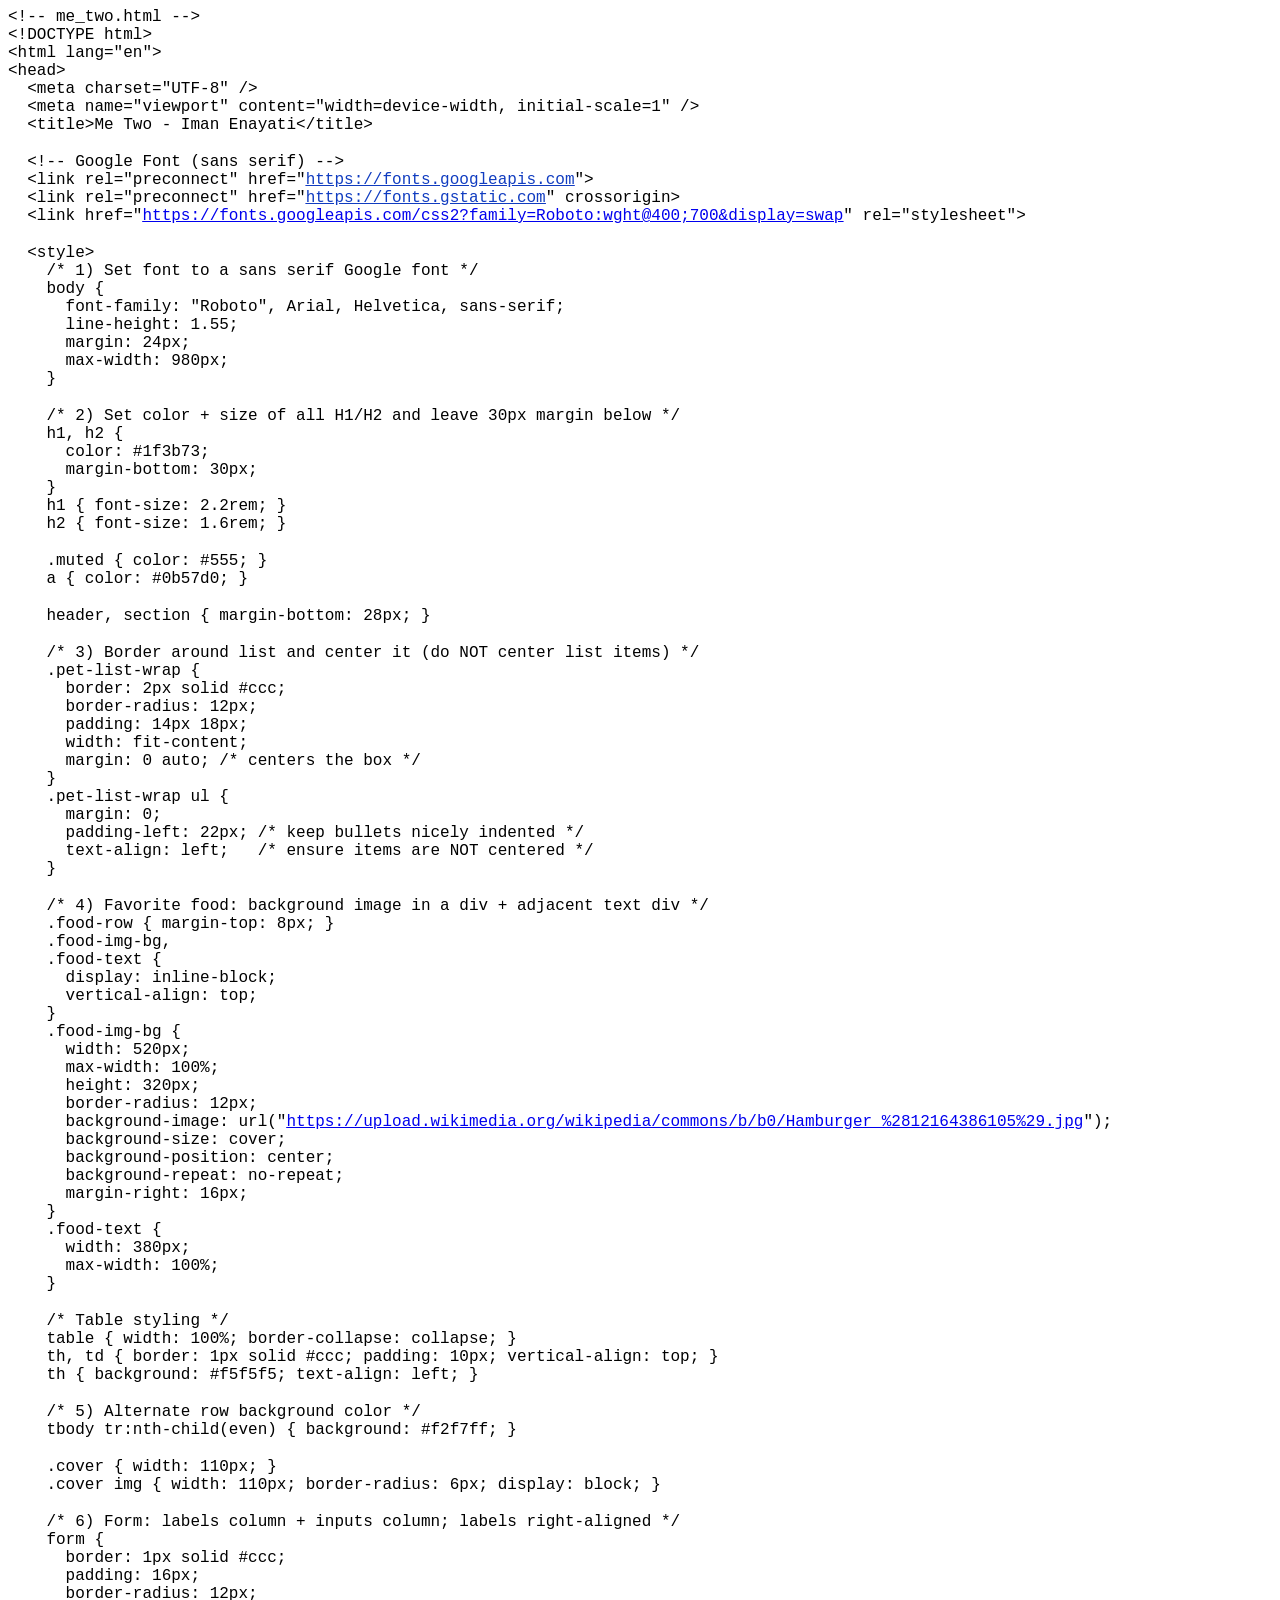
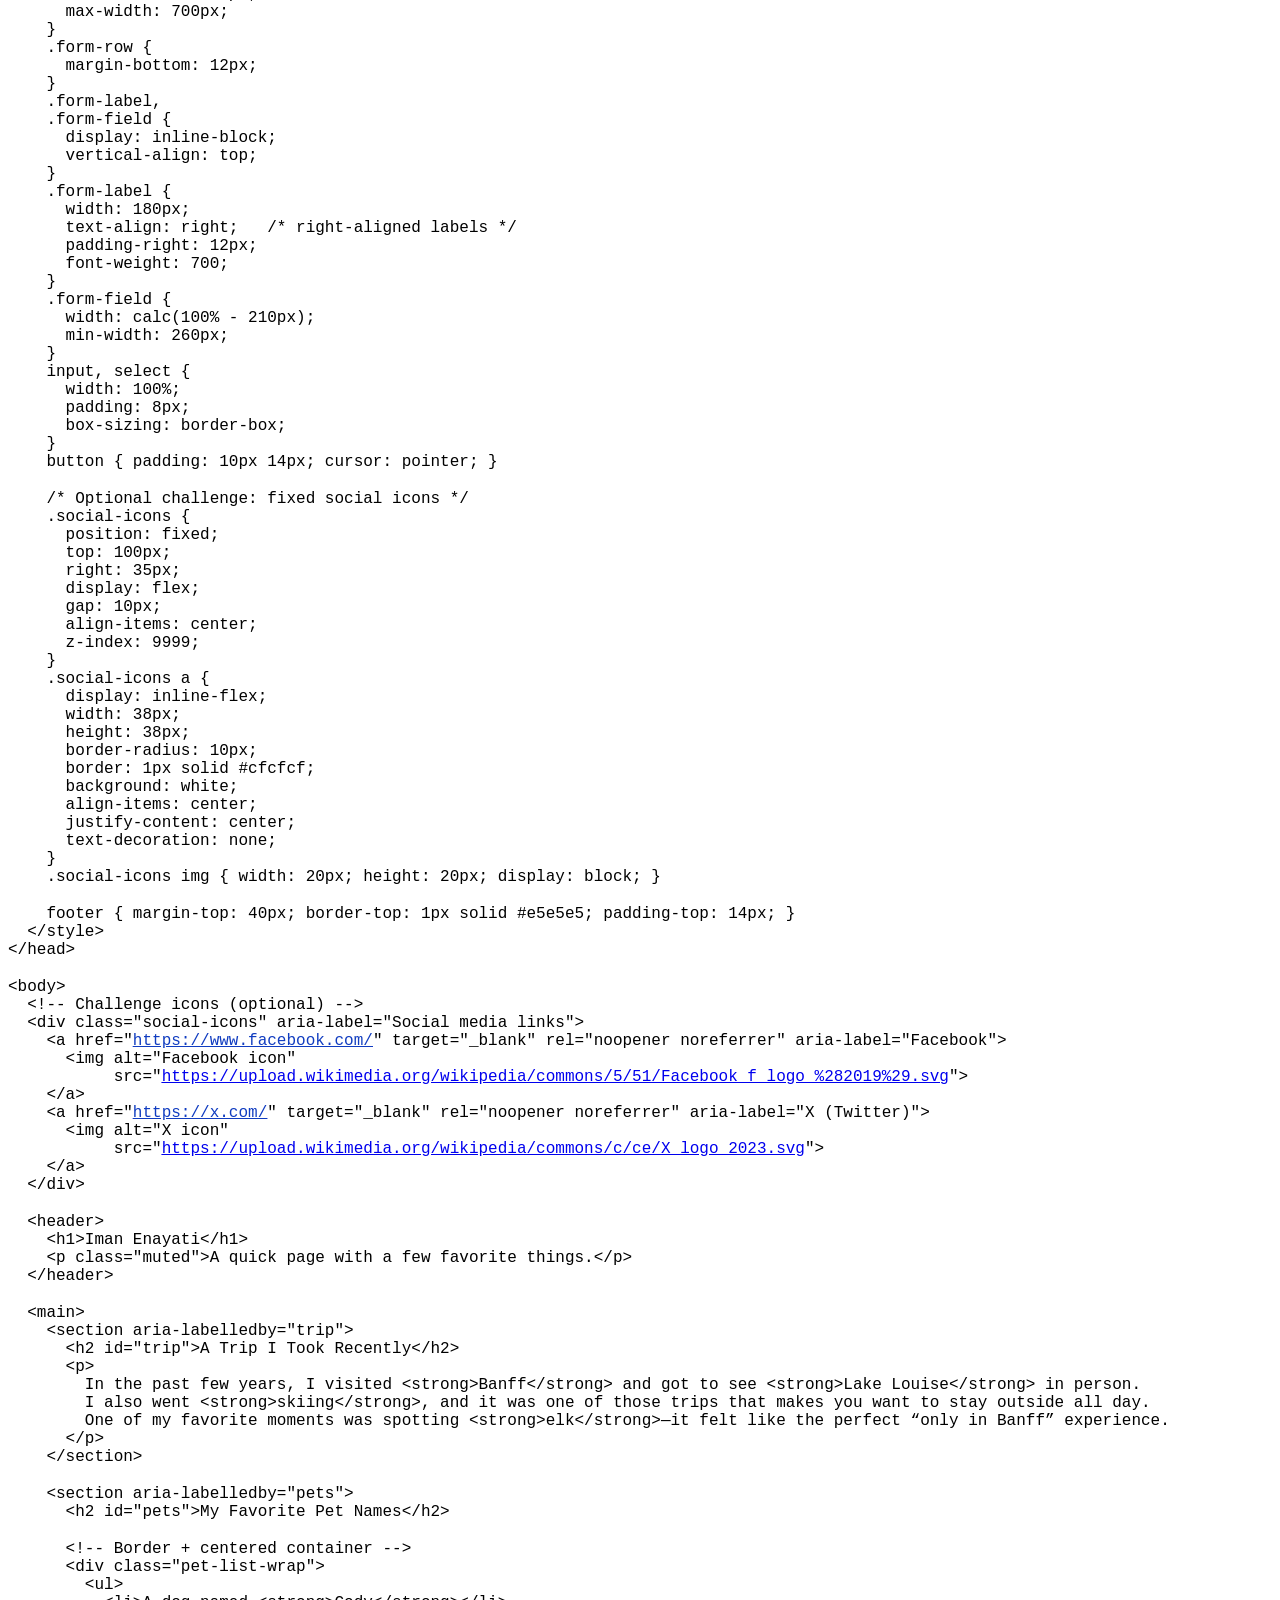
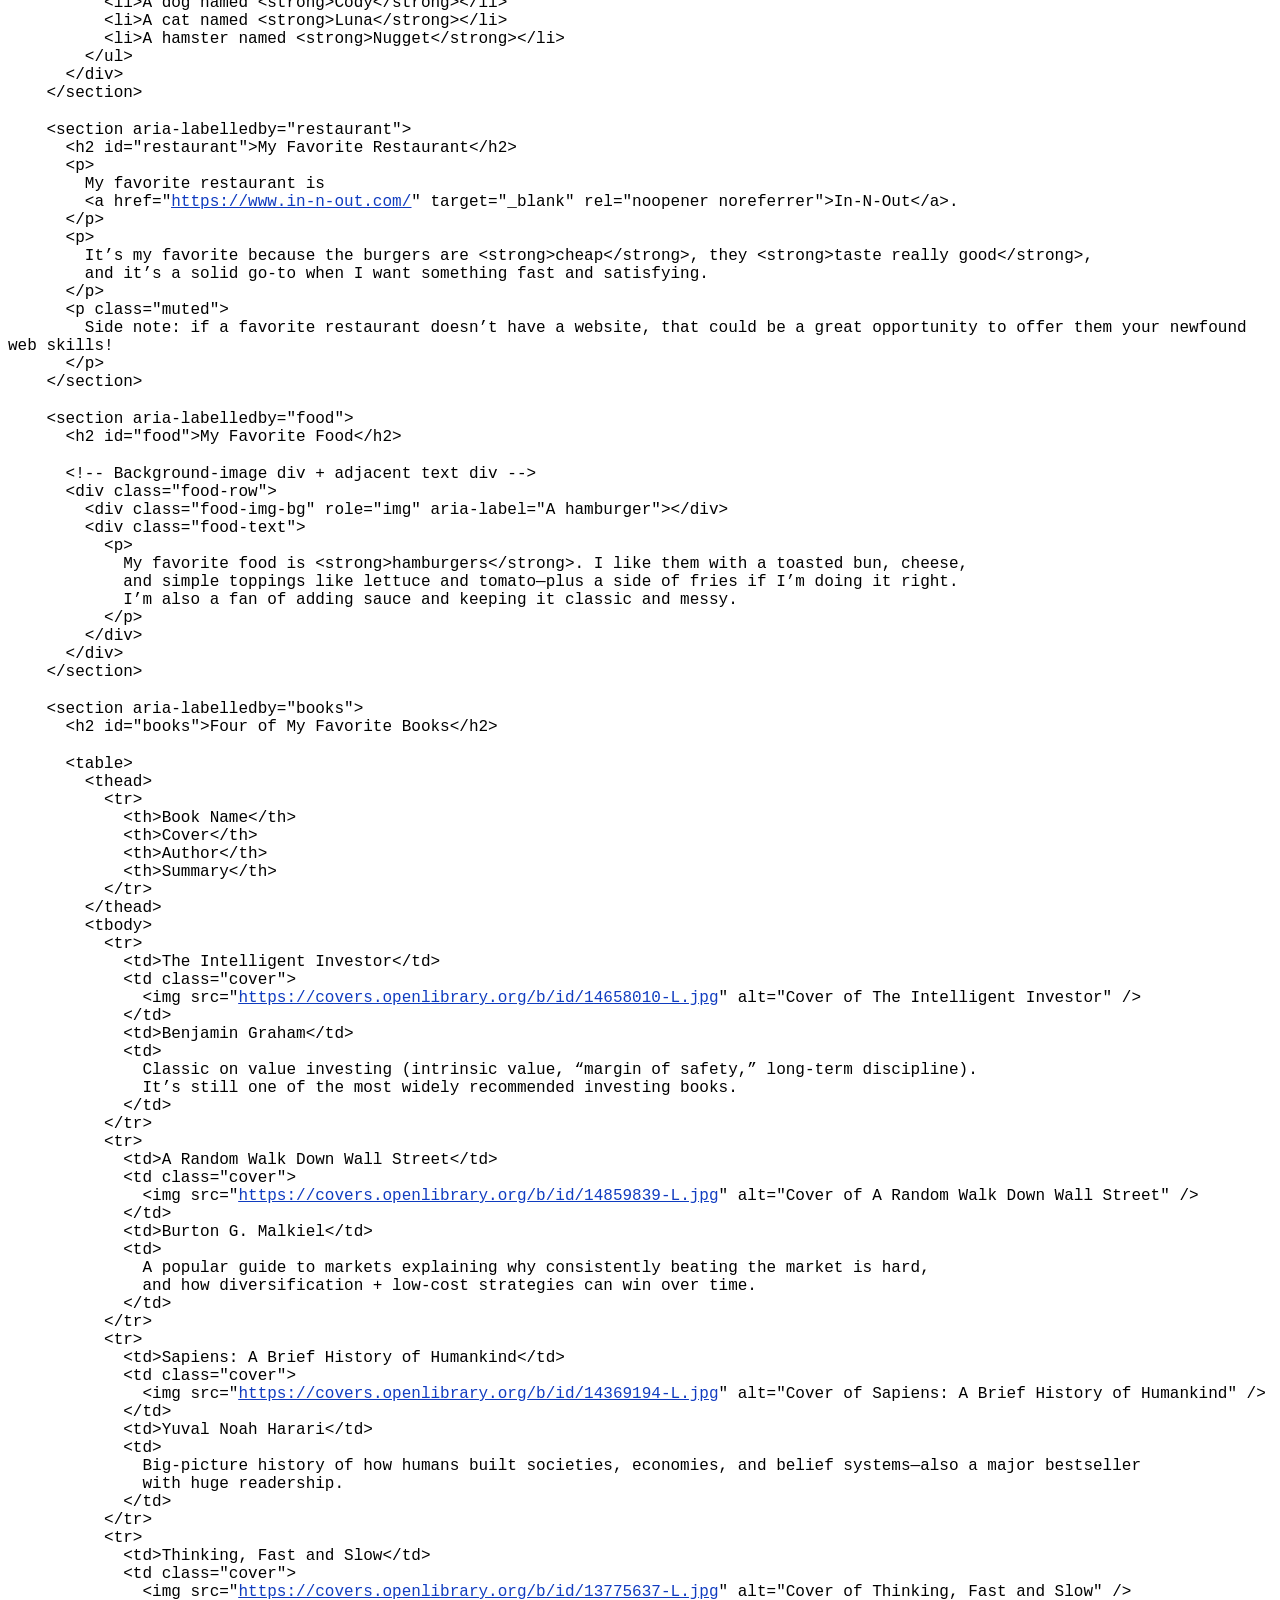
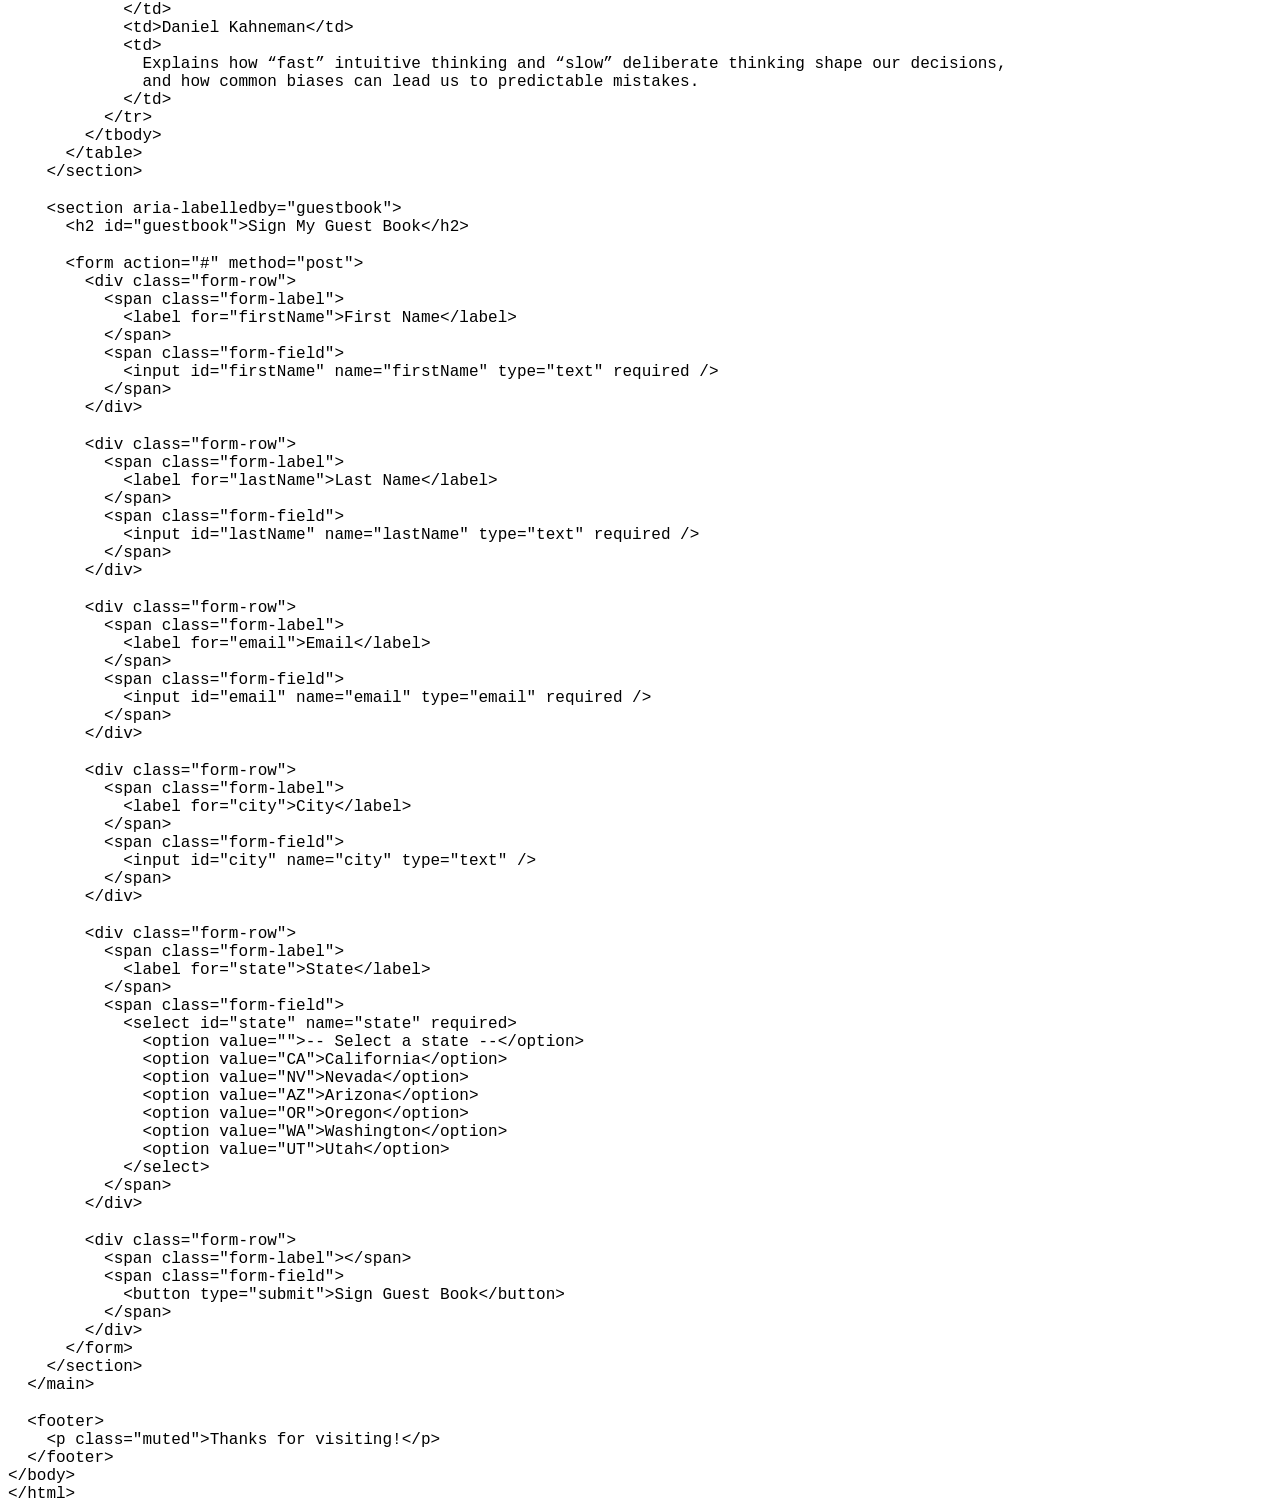
==== index.html @ 786f08c5 "Add files via upload" ====
<!DOCTYPE html PUBLIC "-//W3C//DTD HTML 4.01//EN" "http://www.w3.org/TR/html4/strict.dtd">
<html>
<head>
  <meta http-equiv="Content-Type" content="text/html; charset=utf-8">
  <meta http-equiv="Content-Style-Type" content="text/css">
  <title></title>
  <meta name="Generator" content="Cocoa HTML Writer">
  <meta name="CocoaVersion" content="2299.7">
  <style type="text/css">
    p.p1 {margin: 0.0px 0.0px 0.0px 0.0px; font: 16.0px Courier; -webkit-text-stroke: #000000; background-color: #ffffff}
    p.p2 {margin: 0.0px 0.0px 0.0px 0.0px; font: 16.0px Courier; -webkit-text-stroke: #000000; background-color: #ffffff; min-height: 19.0px}
    p.p3 {margin: 0.0px 0.0px 0.0px 0.0px; font: 16.0px Courier; color: #103cc0; -webkit-text-stroke: #103cc0; background-color: #ffffff}
    span.s1 {font-kerning: none}
    span.s2 {text-decoration: underline ; font-kerning: none; color: #103cc0; -webkit-text-stroke: 0px #103cc0}
    span.s3 {font-kerning: none; color: #000000; -webkit-text-stroke: 0px #000000}
    span.s4 {text-decoration: underline ; font-kerning: none; -webkit-text-stroke: 0px #103cc0}
  </style>
</head>
<body>
<p class="p1"><span class="s1">&lt;!-- me_two.html --&gt;</span></p>
<p class="p1"><span class="s1">&lt;!DOCTYPE html&gt;</span></p>
<p class="p1"><span class="s1">&lt;html lang="en"&gt;</span></p>
<p class="p1"><span class="s1">&lt;head&gt;</span></p>
<p class="p1"><span class="s1"><span class="Apple-converted-space"> </span> &lt;meta charset="UTF-8" /&gt;</span></p>
<p class="p1"><span class="s1"><span class="Apple-converted-space"> </span> &lt;meta name="viewport" content="width=device-width, initial-scale=1" /&gt;</span></p>
<p class="p1"><span class="s1"><span class="Apple-converted-space"> </span> &lt;title&gt;Me Two - Iman Enayati&lt;/title&gt;</span></p>
<p class="p2"><span class="s1"></span><br></p>
<p class="p1"><span class="s1"><span class="Apple-converted-space"> </span> &lt;!-- Google Font (sans serif) --&gt;</span></p>
<p class="p1"><span class="s1"><span class="Apple-converted-space"> </span> &lt;link rel="preconnect" href="<a href="https://fonts.googleapis.com/"><span class="s2">https://fonts.googleapis.com</span></a>"&gt;</span></p>
<p class="p1"><span class="s1"><span class="Apple-converted-space"> </span> &lt;link rel="preconnect" href="<a href="https://fonts.gstatic.com/"><span class="s2">https://fonts.gstatic.com</span></a>" crossorigin&gt;</span></p>
<p class="p3"><span class="s3"><span class="Apple-converted-space"> </span> &lt;link href="<a href="https://fonts.googleapis.com/css2?family=Roboto:wght@400;700&amp;display=swap"><span class="s4">https://fonts.googleapis.com/css2?family=Roboto:wght@400;700&amp;display=swap</span></a>" rel="stylesheet"&gt;</span></p>
<p class="p2"><span class="s1"></span><br></p>
<p class="p1"><span class="s1"><span class="Apple-converted-space"> </span> &lt;style&gt;</span></p>
<p class="p1"><span class="s1"><span class="Apple-converted-space"> </span>   /* 1) Set font to a sans serif Google font */</span></p>
<p class="p1"><span class="s1"><span class="Apple-converted-space"> </span>   body {</span></p>
<p class="p1"><span class="s1"><span class="Apple-converted-space"> </span>     font-family: "Roboto", Arial, Helvetica, sans-serif;</span></p>
<p class="p1"><span class="s1"><span class="Apple-converted-space"> </span>     line-height: 1.55;</span></p>
<p class="p1"><span class="s1"><span class="Apple-converted-space"> </span>     margin: 24px;</span></p>
<p class="p1"><span class="s1"><span class="Apple-converted-space"> </span>     max-width: 980px;</span></p>
<p class="p1"><span class="s1"><span class="Apple-converted-space"> </span>   }</span></p>
<p class="p2"><span class="s1"></span><br></p>
<p class="p1"><span class="s1"><span class="Apple-converted-space"> </span>   /* 2) Set color + size of all H1/H2 and leave 30px margin below */</span></p>
<p class="p1"><span class="s1"><span class="Apple-converted-space"> </span>   h1, h2 {</span></p>
<p class="p1"><span class="s1"><span class="Apple-converted-space"> </span>     color: #1f3b73;</span></p>
<p class="p1"><span class="s1"><span class="Apple-converted-space"> </span>     margin-bottom: 30px;</span></p>
<p class="p1"><span class="s1"><span class="Apple-converted-space"> </span>   }</span></p>
<p class="p1"><span class="s1"><span class="Apple-converted-space"> </span>   h1 { font-size: 2.2rem; }</span></p>
<p class="p1"><span class="s1"><span class="Apple-converted-space"> </span>   h2 { font-size: 1.6rem; }</span></p>
<p class="p2"><span class="s1"></span><br></p>
<p class="p1"><span class="s1"><span class="Apple-converted-space"> </span>   .muted { color: #555; }</span></p>
<p class="p1"><span class="s1"><span class="Apple-converted-space"> </span>   a { color: #0b57d0; }</span></p>
<p class="p2"><span class="s1"></span><br></p>
<p class="p1"><span class="s1"><span class="Apple-converted-space"> </span>   header, section { margin-bottom: 28px; }</span></p>
<p class="p2"><span class="s1"></span><br></p>
<p class="p1"><span class="s1"><span class="Apple-converted-space"> </span>   /* 3) Border around list and center it (do NOT center list items) */</span></p>
<p class="p1"><span class="s1"><span class="Apple-converted-space"> </span>   .pet-list-wrap {</span></p>
<p class="p1"><span class="s1"><span class="Apple-converted-space"> </span>     border: 2px solid #ccc;</span></p>
<p class="p1"><span class="s1"><span class="Apple-converted-space"> </span>     border-radius: 12px;</span></p>
<p class="p1"><span class="s1"><span class="Apple-converted-space"> </span>     padding: 14px 18px;</span></p>
<p class="p1"><span class="s1"><span class="Apple-converted-space"> </span>     width: fit-content;</span></p>
<p class="p1"><span class="s1"><span class="Apple-converted-space"> </span>     margin: 0 auto; /* centers the box */</span></p>
<p class="p1"><span class="s1"><span class="Apple-converted-space"> </span>   }</span></p>
<p class="p1"><span class="s1"><span class="Apple-converted-space"> </span>   .pet-list-wrap ul {</span></p>
<p class="p1"><span class="s1"><span class="Apple-converted-space"> </span>     margin: 0;</span></p>
<p class="p1"><span class="s1"><span class="Apple-converted-space"> </span>     padding-left: 22px; /* keep bullets nicely indented */</span></p>
<p class="p1"><span class="s1"><span class="Apple-converted-space"> </span>     text-align: left;   /* ensure items are NOT centered */</span></p>
<p class="p1"><span class="s1"><span class="Apple-converted-space"> </span>   }</span></p>
<p class="p2"><span class="s1"></span><br></p>
<p class="p1"><span class="s1"><span class="Apple-converted-space"> </span>   /* 4) Favorite food: background image in a div + adjacent text div */</span></p>
<p class="p1"><span class="s1"><span class="Apple-converted-space"> </span>   .food-row { margin-top: 8px; }</span></p>
<p class="p1"><span class="s1"><span class="Apple-converted-space"> </span>   .food-img-bg,</span></p>
<p class="p1"><span class="s1"><span class="Apple-converted-space"> </span>   .food-text {</span></p>
<p class="p1"><span class="s1"><span class="Apple-converted-space"> </span>     display: inline-block;</span></p>
<p class="p1"><span class="s1"><span class="Apple-converted-space"> </span>     vertical-align: top;</span></p>
<p class="p1"><span class="s1"><span class="Apple-converted-space"> </span>   }</span></p>
<p class="p1"><span class="s1"><span class="Apple-converted-space"> </span>   .food-img-bg {</span></p>
<p class="p1"><span class="s1"><span class="Apple-converted-space"> </span>     width: 520px;</span></p>
<p class="p1"><span class="s1"><span class="Apple-converted-space"> </span>     max-width: 100%;</span></p>
<p class="p1"><span class="s1"><span class="Apple-converted-space"> </span>     height: 320px;</span></p>
<p class="p1"><span class="s1"><span class="Apple-converted-space"> </span>     border-radius: 12px;</span></p>
<p class="p3"><span class="s3"><span class="Apple-converted-space"> </span>     background-image: url("<a href="https://upload.wikimedia.org/wikipedia/commons/b/b0/Hamburger_%2812164386105%29.jpg"><span class="s4">https://upload.wikimedia.org/wikipedia/commons/b/b0/Hamburger_%2812164386105%29.jpg</span></a>");</span></p>
<p class="p1"><span class="s1"><span class="Apple-converted-space"> </span>     background-size: cover;</span></p>
<p class="p1"><span class="s1"><span class="Apple-converted-space"> </span>     background-position: center;</span></p>
<p class="p1"><span class="s1"><span class="Apple-converted-space"> </span>     background-repeat: no-repeat;</span></p>
<p class="p1"><span class="s1"><span class="Apple-converted-space"> </span>     margin-right: 16px;</span></p>
<p class="p1"><span class="s1"><span class="Apple-converted-space"> </span>   }</span></p>
<p class="p1"><span class="s1"><span class="Apple-converted-space"> </span>   .food-text {</span></p>
<p class="p1"><span class="s1"><span class="Apple-converted-space"> </span>     width: 380px;</span></p>
<p class="p1"><span class="s1"><span class="Apple-converted-space"> </span>     max-width: 100%;</span></p>
<p class="p1"><span class="s1"><span class="Apple-converted-space"> </span>   }</span></p>
<p class="p2"><span class="s1"></span><br></p>
<p class="p1"><span class="s1"><span class="Apple-converted-space"> </span>   /* Table styling */</span></p>
<p class="p1"><span class="s1"><span class="Apple-converted-space"> </span>   table { width: 100%; border-collapse: collapse; }</span></p>
<p class="p1"><span class="s1"><span class="Apple-converted-space"> </span>   th, td { border: 1px solid #ccc; padding: 10px; vertical-align: top; }</span></p>
<p class="p1"><span class="s1"><span class="Apple-converted-space"> </span>   th { background: #f5f5f5; text-align: left; }</span></p>
<p class="p2"><span class="s1"></span><br></p>
<p class="p1"><span class="s1"><span class="Apple-converted-space"> </span>   /* 5) Alternate row background color */</span></p>
<p class="p1"><span class="s1"><span class="Apple-converted-space"> </span>   tbody tr:nth-child(even) { background: #f2f7ff; }</span></p>
<p class="p2"><span class="s1"></span><br></p>
<p class="p1"><span class="s1"><span class="Apple-converted-space"> </span>   .cover { width: 110px; }</span></p>
<p class="p1"><span class="s1"><span class="Apple-converted-space"> </span>   .cover img { width: 110px; border-radius: 6px; display: block; }</span></p>
<p class="p2"><span class="s1"></span><br></p>
<p class="p1"><span class="s1"><span class="Apple-converted-space"> </span>   /* 6) Form: labels column + inputs column; labels right-aligned */</span></p>
<p class="p1"><span class="s1"><span class="Apple-converted-space"> </span>   form {</span></p>
<p class="p1"><span class="s1"><span class="Apple-converted-space"> </span>     border: 1px solid #ccc;</span></p>
<p class="p1"><span class="s1"><span class="Apple-converted-space"> </span>     padding: 16px;</span></p>
<p class="p1"><span class="s1"><span class="Apple-converted-space"> </span>     border-radius: 12px;</span></p>
<p class="p1"><span class="s1"><span class="Apple-converted-space"> </span>     max-width: 700px;</span></p>
<p class="p1"><span class="s1"><span class="Apple-converted-space"> </span>   }</span></p>
<p class="p1"><span class="s1"><span class="Apple-converted-space"> </span>   .form-row {</span></p>
<p class="p1"><span class="s1"><span class="Apple-converted-space"> </span>     margin-bottom: 12px;</span></p>
<p class="p1"><span class="s1"><span class="Apple-converted-space"> </span>   }</span></p>
<p class="p1"><span class="s1"><span class="Apple-converted-space"> </span>   .form-label,</span></p>
<p class="p1"><span class="s1"><span class="Apple-converted-space"> </span>   .form-field {</span></p>
<p class="p1"><span class="s1"><span class="Apple-converted-space"> </span>     display: inline-block;</span></p>
<p class="p1"><span class="s1"><span class="Apple-converted-space"> </span>     vertical-align: top;</span></p>
<p class="p1"><span class="s1"><span class="Apple-converted-space"> </span>   }</span></p>
<p class="p1"><span class="s1"><span class="Apple-converted-space"> </span>   .form-label {</span></p>
<p class="p1"><span class="s1"><span class="Apple-converted-space"> </span>     width: 180px;</span></p>
<p class="p1"><span class="s1"><span class="Apple-converted-space"> </span>     text-align: right;   /* right-aligned labels */</span></p>
<p class="p1"><span class="s1"><span class="Apple-converted-space"> </span>     padding-right: 12px;</span></p>
<p class="p1"><span class="s1"><span class="Apple-converted-space"> </span>     font-weight: 700;</span></p>
<p class="p1"><span class="s1"><span class="Apple-converted-space"> </span>   }</span></p>
<p class="p1"><span class="s1"><span class="Apple-converted-space"> </span>   .form-field {</span></p>
<p class="p1"><span class="s1"><span class="Apple-converted-space"> </span>     width: calc(100% - 210px);</span></p>
<p class="p1"><span class="s1"><span class="Apple-converted-space"> </span>     min-width: 260px;</span></p>
<p class="p1"><span class="s1"><span class="Apple-converted-space"> </span>   }</span></p>
<p class="p1"><span class="s1"><span class="Apple-converted-space"> </span>   input, select {</span></p>
<p class="p1"><span class="s1"><span class="Apple-converted-space"> </span>     width: 100%;</span></p>
<p class="p1"><span class="s1"><span class="Apple-converted-space"> </span>     padding: 8px;</span></p>
<p class="p1"><span class="s1"><span class="Apple-converted-space"> </span>     box-sizing: border-box;</span></p>
<p class="p1"><span class="s1"><span class="Apple-converted-space"> </span>   }</span></p>
<p class="p1"><span class="s1"><span class="Apple-converted-space"> </span>   button { padding: 10px 14px; cursor: pointer; }</span></p>
<p class="p2"><span class="s1"></span><br></p>
<p class="p1"><span class="s1"><span class="Apple-converted-space"> </span>   /* Optional challenge: fixed social icons */</span></p>
<p class="p1"><span class="s1"><span class="Apple-converted-space"> </span>   .social-icons {</span></p>
<p class="p1"><span class="s1"><span class="Apple-converted-space"> </span>     position: fixed;</span></p>
<p class="p1"><span class="s1"><span class="Apple-converted-space"> </span>     top: 100px;</span></p>
<p class="p1"><span class="s1"><span class="Apple-converted-space"> </span>     right: 35px;</span></p>
<p class="p1"><span class="s1"><span class="Apple-converted-space"> </span>     display: flex;</span></p>
<p class="p1"><span class="s1"><span class="Apple-converted-space"> </span>     gap: 10px;</span></p>
<p class="p1"><span class="s1"><span class="Apple-converted-space"> </span>     align-items: center;</span></p>
<p class="p1"><span class="s1"><span class="Apple-converted-space"> </span>     z-index: 9999;</span></p>
<p class="p1"><span class="s1"><span class="Apple-converted-space"> </span>   }</span></p>
<p class="p1"><span class="s1"><span class="Apple-converted-space"> </span>   .social-icons a {</span></p>
<p class="p1"><span class="s1"><span class="Apple-converted-space"> </span>     display: inline-flex;</span></p>
<p class="p1"><span class="s1"><span class="Apple-converted-space"> </span>     width: 38px;</span></p>
<p class="p1"><span class="s1"><span class="Apple-converted-space"> </span>     height: 38px;</span></p>
<p class="p1"><span class="s1"><span class="Apple-converted-space"> </span>     border-radius: 10px;</span></p>
<p class="p1"><span class="s1"><span class="Apple-converted-space"> </span>     border: 1px solid #cfcfcf;</span></p>
<p class="p1"><span class="s1"><span class="Apple-converted-space"> </span>     background: white;</span></p>
<p class="p1"><span class="s1"><span class="Apple-converted-space"> </span>     align-items: center;</span></p>
<p class="p1"><span class="s1"><span class="Apple-converted-space"> </span>     justify-content: center;</span></p>
<p class="p1"><span class="s1"><span class="Apple-converted-space"> </span>     text-decoration: none;</span></p>
<p class="p1"><span class="s1"><span class="Apple-converted-space"> </span>   }</span></p>
<p class="p1"><span class="s1"><span class="Apple-converted-space"> </span>   .social-icons img { width: 20px; height: 20px; display: block; }</span></p>
<p class="p2"><span class="s1"></span><br></p>
<p class="p1"><span class="s1"><span class="Apple-converted-space"> </span>   footer { margin-top: 40px; border-top: 1px solid #e5e5e5; padding-top: 14px; }</span></p>
<p class="p1"><span class="s1"><span class="Apple-converted-space"> </span> &lt;/style&gt;</span></p>
<p class="p1"><span class="s1">&lt;/head&gt;</span></p>
<p class="p2"><span class="s1"></span><br></p>
<p class="p1"><span class="s1">&lt;body&gt;</span></p>
<p class="p1"><span class="s1"><span class="Apple-converted-space"> </span> &lt;!-- Challenge icons (optional) --&gt;</span></p>
<p class="p1"><span class="s1"><span class="Apple-converted-space"> </span> &lt;div class="social-icons" aria-label="Social media links"&gt;</span></p>
<p class="p1"><span class="s1"><span class="Apple-converted-space"> </span>   &lt;a href="<a href="https://www.facebook.com/"><span class="s2">https://www.facebook.com/</span></a>" target="_blank" rel="noopener noreferrer" aria-label="Facebook"&gt;</span></p>
<p class="p1"><span class="s1"><span class="Apple-converted-space"> </span>     &lt;img alt="Facebook icon"</span></p>
<p class="p3"><span class="s3"><span class="Apple-converted-space"> </span>          src="<a href="https://upload.wikimedia.org/wikipedia/commons/5/51/Facebook_f_logo_%282019%29.svg"><span class="s4">https://upload.wikimedia.org/wikipedia/commons/5/51/Facebook_f_logo_%282019%29.svg</span></a>"&gt;</span></p>
<p class="p1"><span class="s1"><span class="Apple-converted-space"> </span>   &lt;/a&gt;</span></p>
<p class="p1"><span class="s1"><span class="Apple-converted-space"> </span>   &lt;a href="<a href="https://x.com/"><span class="s2">https://x.com/</span></a>" target="_blank" rel="noopener noreferrer" aria-label="X (Twitter)"&gt;</span></p>
<p class="p1"><span class="s1"><span class="Apple-converted-space"> </span>     &lt;img alt="X icon"</span></p>
<p class="p3"><span class="s3"><span class="Apple-converted-space"> </span>          src="<a href="https://upload.wikimedia.org/wikipedia/commons/c/ce/X_logo_2023.svg"><span class="s4">https://upload.wikimedia.org/wikipedia/commons/c/ce/X_logo_2023.svg</span></a>"&gt;</span></p>
<p class="p1"><span class="s1"><span class="Apple-converted-space"> </span>   &lt;/a&gt;</span></p>
<p class="p1"><span class="s1"><span class="Apple-converted-space"> </span> &lt;/div&gt;</span></p>
<p class="p2"><span class="s1"></span><br></p>
<p class="p1"><span class="s1"><span class="Apple-converted-space"> </span> &lt;header&gt;</span></p>
<p class="p1"><span class="s1"><span class="Apple-converted-space"> </span>   &lt;h1&gt;Iman Enayati&lt;/h1&gt;</span></p>
<p class="p1"><span class="s1"><span class="Apple-converted-space"> </span>   &lt;p class="muted"&gt;A quick page with a few favorite things.&lt;/p&gt;</span></p>
<p class="p1"><span class="s1"><span class="Apple-converted-space"> </span> &lt;/header&gt;</span></p>
<p class="p2"><span class="s1"></span><br></p>
<p class="p1"><span class="s1"><span class="Apple-converted-space"> </span> &lt;main&gt;</span></p>
<p class="p1"><span class="s1"><span class="Apple-converted-space"> </span>   &lt;section aria-labelledby="trip"&gt;</span></p>
<p class="p1"><span class="s1"><span class="Apple-converted-space"> </span>     &lt;h2 id="trip"&gt;A Trip I Took Recently&lt;/h2&gt;</span></p>
<p class="p1"><span class="s1"><span class="Apple-converted-space"> </span>     &lt;p&gt;</span></p>
<p class="p1"><span class="s1"><span class="Apple-converted-space"> </span>       In the past few years, I visited &lt;strong&gt;Banff&lt;/strong&gt; and got to see &lt;strong&gt;Lake Louise&lt;/strong&gt; in person.</span></p>
<p class="p1"><span class="s1"><span class="Apple-converted-space"> </span>       I also went &lt;strong&gt;skiing&lt;/strong&gt;, and it was one of those trips that makes you want to stay outside all day.</span></p>
<p class="p1"><span class="s1"><span class="Apple-converted-space"> </span>       One of my favorite moments was spotting &lt;strong&gt;elk&lt;/strong&gt;—it felt like the perfect “only in Banff” experience.</span></p>
<p class="p1"><span class="s1"><span class="Apple-converted-space"> </span>     &lt;/p&gt;</span></p>
<p class="p1"><span class="s1"><span class="Apple-converted-space"> </span>   &lt;/section&gt;</span></p>
<p class="p2"><span class="s1"></span><br></p>
<p class="p1"><span class="s1"><span class="Apple-converted-space"> </span>   &lt;section aria-labelledby="pets"&gt;</span></p>
<p class="p1"><span class="s1"><span class="Apple-converted-space"> </span>     &lt;h2 id="pets"&gt;My Favorite Pet Names&lt;/h2&gt;</span></p>
<p class="p2"><span class="s1"></span><br></p>
<p class="p1"><span class="s1"><span class="Apple-converted-space"> </span>     &lt;!-- Border + centered container --&gt;</span></p>
<p class="p1"><span class="s1"><span class="Apple-converted-space"> </span>     &lt;div class="pet-list-wrap"&gt;</span></p>
<p class="p1"><span class="s1"><span class="Apple-converted-space"> </span>       &lt;ul&gt;</span></p>
<p class="p1"><span class="s1"><span class="Apple-converted-space"> </span>         &lt;li&gt;A dog named &lt;strong&gt;Cody&lt;/strong&gt;&lt;/li&gt;</span></p>
<p class="p1"><span class="s1"><span class="Apple-converted-space"> </span>         &lt;li&gt;A cat named &lt;strong&gt;Luna&lt;/strong&gt;&lt;/li&gt;</span></p>
<p class="p1"><span class="s1"><span class="Apple-converted-space"> </span>         &lt;li&gt;A hamster named &lt;strong&gt;Nugget&lt;/strong&gt;&lt;/li&gt;</span></p>
<p class="p1"><span class="s1"><span class="Apple-converted-space"> </span>       &lt;/ul&gt;</span></p>
<p class="p1"><span class="s1"><span class="Apple-converted-space"> </span>     &lt;/div&gt;</span></p>
<p class="p1"><span class="s1"><span class="Apple-converted-space"> </span>   &lt;/section&gt;</span></p>
<p class="p2"><span class="s1"></span><br></p>
<p class="p1"><span class="s1"><span class="Apple-converted-space"> </span>   &lt;section aria-labelledby="restaurant"&gt;</span></p>
<p class="p1"><span class="s1"><span class="Apple-converted-space"> </span>     &lt;h2 id="restaurant"&gt;My Favorite Restaurant&lt;/h2&gt;</span></p>
<p class="p1"><span class="s1"><span class="Apple-converted-space"> </span>     &lt;p&gt;</span></p>
<p class="p1"><span class="s1"><span class="Apple-converted-space"> </span>       My favorite restaurant is</span></p>
<p class="p1"><span class="s1"><span class="Apple-converted-space"> </span>       &lt;a href="<a href="https://www.in-n-out.com/"><span class="s2">https://www.in-n-out.com/</span></a>" target="_blank" rel="noopener noreferrer"&gt;In-N-Out&lt;/a&gt;.</span></p>
<p class="p1"><span class="s1"><span class="Apple-converted-space"> </span>     &lt;/p&gt;</span></p>
<p class="p1"><span class="s1"><span class="Apple-converted-space"> </span>     &lt;p&gt;</span></p>
<p class="p1"><span class="s1"><span class="Apple-converted-space"> </span>       It’s my favorite because the burgers are &lt;strong&gt;cheap&lt;/strong&gt;, they &lt;strong&gt;taste really good&lt;/strong&gt;,</span></p>
<p class="p1"><span class="s1"><span class="Apple-converted-space"> </span>       and it’s a solid go-to when I want something fast and satisfying.</span></p>
<p class="p1"><span class="s1"><span class="Apple-converted-space"> </span>     &lt;/p&gt;</span></p>
<p class="p1"><span class="s1"><span class="Apple-converted-space"> </span>     &lt;p class="muted"&gt;</span></p>
<p class="p1"><span class="s1"><span class="Apple-converted-space"> </span>       Side note: if a favorite restaurant doesn’t have a website, that could be a great opportunity to offer them your newfound web skills!</span></p>
<p class="p1"><span class="s1"><span class="Apple-converted-space"> </span>     &lt;/p&gt;</span></p>
<p class="p1"><span class="s1"><span class="Apple-converted-space"> </span>   &lt;/section&gt;</span></p>
<p class="p2"><span class="s1"></span><br></p>
<p class="p1"><span class="s1"><span class="Apple-converted-space"> </span>   &lt;section aria-labelledby="food"&gt;</span></p>
<p class="p1"><span class="s1"><span class="Apple-converted-space"> </span>     &lt;h2 id="food"&gt;My Favorite Food&lt;/h2&gt;</span></p>
<p class="p2"><span class="s1"></span><br></p>
<p class="p1"><span class="s1"><span class="Apple-converted-space"> </span>     &lt;!-- Background-image div + adjacent text div --&gt;</span></p>
<p class="p1"><span class="s1"><span class="Apple-converted-space"> </span>     &lt;div class="food-row"&gt;</span></p>
<p class="p1"><span class="s1"><span class="Apple-converted-space"> </span>       &lt;div class="food-img-bg" role="img" aria-label="A hamburger"&gt;&lt;/div&gt;</span></p>
<p class="p1"><span class="s1"><span class="Apple-converted-space"> </span>       &lt;div class="food-text"&gt;</span></p>
<p class="p1"><span class="s1"><span class="Apple-converted-space"> </span>         &lt;p&gt;</span></p>
<p class="p1"><span class="s1"><span class="Apple-converted-space"> </span>           My favorite food is &lt;strong&gt;hamburgers&lt;/strong&gt;. I like them with a toasted bun, cheese,</span></p>
<p class="p1"><span class="s1"><span class="Apple-converted-space"> </span>           and simple toppings like lettuce and tomato—plus a side of fries if I’m doing it right.</span></p>
<p class="p1"><span class="s1"><span class="Apple-converted-space"> </span>           I’m also a fan of adding sauce and keeping it classic and messy.</span></p>
<p class="p1"><span class="s1"><span class="Apple-converted-space"> </span>         &lt;/p&gt;</span></p>
<p class="p1"><span class="s1"><span class="Apple-converted-space"> </span>       &lt;/div&gt;</span></p>
<p class="p1"><span class="s1"><span class="Apple-converted-space"> </span>     &lt;/div&gt;</span></p>
<p class="p1"><span class="s1"><span class="Apple-converted-space"> </span>   &lt;/section&gt;</span></p>
<p class="p2"><span class="s1"></span><br></p>
<p class="p1"><span class="s1"><span class="Apple-converted-space"> </span>   &lt;section aria-labelledby="books"&gt;</span></p>
<p class="p1"><span class="s1"><span class="Apple-converted-space"> </span>     &lt;h2 id="books"&gt;Four of My Favorite Books&lt;/h2&gt;</span></p>
<p class="p2"><span class="s1"></span><br></p>
<p class="p1"><span class="s1"><span class="Apple-converted-space"> </span>     &lt;table&gt;</span></p>
<p class="p1"><span class="s1"><span class="Apple-converted-space"> </span>       &lt;thead&gt;</span></p>
<p class="p1"><span class="s1"><span class="Apple-converted-space"> </span>         &lt;tr&gt;</span></p>
<p class="p1"><span class="s1"><span class="Apple-converted-space"> </span>           &lt;th&gt;Book Name&lt;/th&gt;</span></p>
<p class="p1"><span class="s1"><span class="Apple-converted-space"> </span>           &lt;th&gt;Cover&lt;/th&gt;</span></p>
<p class="p1"><span class="s1"><span class="Apple-converted-space"> </span>           &lt;th&gt;Author&lt;/th&gt;</span></p>
<p class="p1"><span class="s1"><span class="Apple-converted-space"> </span>           &lt;th&gt;Summary&lt;/th&gt;</span></p>
<p class="p1"><span class="s1"><span class="Apple-converted-space"> </span>         &lt;/tr&gt;</span></p>
<p class="p1"><span class="s1"><span class="Apple-converted-space"> </span>       &lt;/thead&gt;</span></p>
<p class="p1"><span class="s1"><span class="Apple-converted-space"> </span>       &lt;tbody&gt;</span></p>
<p class="p1"><span class="s1"><span class="Apple-converted-space"> </span>         &lt;tr&gt;</span></p>
<p class="p1"><span class="s1"><span class="Apple-converted-space"> </span>           &lt;td&gt;The Intelligent Investor&lt;/td&gt;</span></p>
<p class="p1"><span class="s1"><span class="Apple-converted-space"> </span>           &lt;td class="cover"&gt;</span></p>
<p class="p1"><span class="s1"><span class="Apple-converted-space"> </span>             &lt;img src="<a href="https://covers.openlibrary.org/b/id/14658010-L.jpg"><span class="s2">https://covers.openlibrary.org/b/id/14658010-L.jpg</span></a>" alt="Cover of The Intelligent Investor" /&gt;</span></p>
<p class="p1"><span class="s1"><span class="Apple-converted-space"> </span>           &lt;/td&gt;</span></p>
<p class="p1"><span class="s1"><span class="Apple-converted-space"> </span>           &lt;td&gt;Benjamin Graham&lt;/td&gt;</span></p>
<p class="p1"><span class="s1"><span class="Apple-converted-space"> </span>           &lt;td&gt;</span></p>
<p class="p1"><span class="s1"><span class="Apple-converted-space"> </span>             Classic on value investing (intrinsic value, “margin of safety,” long-term discipline).</span></p>
<p class="p1"><span class="s1"><span class="Apple-converted-space"> </span>             It’s still one of the most widely recommended investing books.</span></p>
<p class="p1"><span class="s1"><span class="Apple-converted-space"> </span>           &lt;/td&gt;</span></p>
<p class="p1"><span class="s1"><span class="Apple-converted-space"> </span>         &lt;/tr&gt;</span></p>
<p class="p1"><span class="s1"><span class="Apple-converted-space"> </span>         &lt;tr&gt;</span></p>
<p class="p1"><span class="s1"><span class="Apple-converted-space"> </span>           &lt;td&gt;A Random Walk Down Wall Street&lt;/td&gt;</span></p>
<p class="p1"><span class="s1"><span class="Apple-converted-space"> </span>           &lt;td class="cover"&gt;</span></p>
<p class="p1"><span class="s1"><span class="Apple-converted-space"> </span>             &lt;img src="<a href="https://covers.openlibrary.org/b/id/14859839-L.jpg"><span class="s2">https://covers.openlibrary.org/b/id/14859839-L.jpg</span></a>" alt="Cover of A Random Walk Down Wall Street" /&gt;</span></p>
<p class="p1"><span class="s1"><span class="Apple-converted-space"> </span>           &lt;/td&gt;</span></p>
<p class="p1"><span class="s1"><span class="Apple-converted-space"> </span>           &lt;td&gt;Burton G. Malkiel&lt;/td&gt;</span></p>
<p class="p1"><span class="s1"><span class="Apple-converted-space"> </span>           &lt;td&gt;</span></p>
<p class="p1"><span class="s1"><span class="Apple-converted-space"> </span>             A popular guide to markets explaining why consistently beating the market is hard,</span></p>
<p class="p1"><span class="s1"><span class="Apple-converted-space"> </span>             and how diversification + low-cost strategies can win over time.</span></p>
<p class="p1"><span class="s1"><span class="Apple-converted-space"> </span>           &lt;/td&gt;</span></p>
<p class="p1"><span class="s1"><span class="Apple-converted-space"> </span>         &lt;/tr&gt;</span></p>
<p class="p1"><span class="s1"><span class="Apple-converted-space"> </span>         &lt;tr&gt;</span></p>
<p class="p1"><span class="s1"><span class="Apple-converted-space"> </span>           &lt;td&gt;Sapiens: A Brief History of Humankind&lt;/td&gt;</span></p>
<p class="p1"><span class="s1"><span class="Apple-converted-space"> </span>           &lt;td class="cover"&gt;</span></p>
<p class="p1"><span class="s1"><span class="Apple-converted-space"> </span>             &lt;img src="<a href="https://covers.openlibrary.org/b/id/14369194-L.jpg"><span class="s2">https://covers.openlibrary.org/b/id/14369194-L.jpg</span></a>" alt="Cover of Sapiens: A Brief History of Humankind" /&gt;</span></p>
<p class="p1"><span class="s1"><span class="Apple-converted-space"> </span>           &lt;/td&gt;</span></p>
<p class="p1"><span class="s1"><span class="Apple-converted-space"> </span>           &lt;td&gt;Yuval Noah Harari&lt;/td&gt;</span></p>
<p class="p1"><span class="s1"><span class="Apple-converted-space"> </span>           &lt;td&gt;</span></p>
<p class="p1"><span class="s1"><span class="Apple-converted-space"> </span>             Big-picture history of how humans built societies, economies, and belief systems—also a major bestseller</span></p>
<p class="p1"><span class="s1"><span class="Apple-converted-space"> </span>             with huge readership.</span></p>
<p class="p1"><span class="s1"><span class="Apple-converted-space"> </span>           &lt;/td&gt;</span></p>
<p class="p1"><span class="s1"><span class="Apple-converted-space"> </span>         &lt;/tr&gt;</span></p>
<p class="p1"><span class="s1"><span class="Apple-converted-space"> </span>         &lt;tr&gt;</span></p>
<p class="p1"><span class="s1"><span class="Apple-converted-space"> </span>           &lt;td&gt;Thinking, Fast and Slow&lt;/td&gt;</span></p>
<p class="p1"><span class="s1"><span class="Apple-converted-space"> </span>           &lt;td class="cover"&gt;</span></p>
<p class="p1"><span class="s1"><span class="Apple-converted-space"> </span>             &lt;img src="<a href="https://covers.openlibrary.org/b/id/13775637-L.jpg"><span class="s2">https://covers.openlibrary.org/b/id/13775637-L.jpg</span></a>" alt="Cover of Thinking, Fast and Slow" /&gt;</span></p>
<p class="p1"><span class="s1"><span class="Apple-converted-space"> </span>           &lt;/td&gt;</span></p>
<p class="p1"><span class="s1"><span class="Apple-converted-space"> </span>           &lt;td&gt;Daniel Kahneman&lt;/td&gt;</span></p>
<p class="p1"><span class="s1"><span class="Apple-converted-space"> </span>           &lt;td&gt;</span></p>
<p class="p1"><span class="s1"><span class="Apple-converted-space"> </span>             Explains how “fast” intuitive thinking and “slow” deliberate thinking shape our decisions,</span></p>
<p class="p1"><span class="s1"><span class="Apple-converted-space"> </span>             and how common biases can lead us to predictable mistakes.</span></p>
<p class="p1"><span class="s1"><span class="Apple-converted-space"> </span>           &lt;/td&gt;</span></p>
<p class="p1"><span class="s1"><span class="Apple-converted-space"> </span>         &lt;/tr&gt;</span></p>
<p class="p1"><span class="s1"><span class="Apple-converted-space"> </span>       &lt;/tbody&gt;</span></p>
<p class="p1"><span class="s1"><span class="Apple-converted-space"> </span>     &lt;/table&gt;</span></p>
<p class="p1"><span class="s1"><span class="Apple-converted-space"> </span>   &lt;/section&gt;</span></p>
<p class="p2"><span class="s1"></span><br></p>
<p class="p1"><span class="s1"><span class="Apple-converted-space"> </span>   &lt;section aria-labelledby="guestbook"&gt;</span></p>
<p class="p1"><span class="s1"><span class="Apple-converted-space"> </span>     &lt;h2 id="guestbook"&gt;Sign My Guest Book&lt;/h2&gt;</span></p>
<p class="p2"><span class="s1"></span><br></p>
<p class="p1"><span class="s1"><span class="Apple-converted-space"> </span>     &lt;form action="#" method="post"&gt;</span></p>
<p class="p1"><span class="s1"><span class="Apple-converted-space"> </span>       &lt;div class="form-row"&gt;</span></p>
<p class="p1"><span class="s1"><span class="Apple-converted-space"> </span>         &lt;span class="form-label"&gt;</span></p>
<p class="p1"><span class="s1"><span class="Apple-converted-space"> </span>           &lt;label for="firstName"&gt;First Name&lt;/label&gt;</span></p>
<p class="p1"><span class="s1"><span class="Apple-converted-space"> </span>         &lt;/span&gt;</span></p>
<p class="p1"><span class="s1"><span class="Apple-converted-space"> </span>         &lt;span class="form-field"&gt;</span></p>
<p class="p1"><span class="s1"><span class="Apple-converted-space"> </span>           &lt;input id="firstName" name="firstName" type="text" required /&gt;</span></p>
<p class="p1"><span class="s1"><span class="Apple-converted-space"> </span>         &lt;/span&gt;</span></p>
<p class="p1"><span class="s1"><span class="Apple-converted-space"> </span>       &lt;/div&gt;</span></p>
<p class="p2"><span class="s1"></span><br></p>
<p class="p1"><span class="s1"><span class="Apple-converted-space"> </span>       &lt;div class="form-row"&gt;</span></p>
<p class="p1"><span class="s1"><span class="Apple-converted-space"> </span>         &lt;span class="form-label"&gt;</span></p>
<p class="p1"><span class="s1"><span class="Apple-converted-space"> </span>           &lt;label for="lastName"&gt;Last Name&lt;/label&gt;</span></p>
<p class="p1"><span class="s1"><span class="Apple-converted-space"> </span>         &lt;/span&gt;</span></p>
<p class="p1"><span class="s1"><span class="Apple-converted-space"> </span>         &lt;span class="form-field"&gt;</span></p>
<p class="p1"><span class="s1"><span class="Apple-converted-space"> </span>           &lt;input id="lastName" name="lastName" type="text" required /&gt;</span></p>
<p class="p1"><span class="s1"><span class="Apple-converted-space"> </span>         &lt;/span&gt;</span></p>
<p class="p1"><span class="s1"><span class="Apple-converted-space"> </span>       &lt;/div&gt;</span></p>
<p class="p2"><span class="s1"></span><br></p>
<p class="p1"><span class="s1"><span class="Apple-converted-space"> </span>       &lt;div class="form-row"&gt;</span></p>
<p class="p1"><span class="s1"><span class="Apple-converted-space"> </span>         &lt;span class="form-label"&gt;</span></p>
<p class="p1"><span class="s1"><span class="Apple-converted-space"> </span>           &lt;label for="email"&gt;Email&lt;/label&gt;</span></p>
<p class="p1"><span class="s1"><span class="Apple-converted-space"> </span>         &lt;/span&gt;</span></p>
<p class="p1"><span class="s1"><span class="Apple-converted-space"> </span>         &lt;span class="form-field"&gt;</span></p>
<p class="p1"><span class="s1"><span class="Apple-converted-space"> </span>           &lt;input id="email" name="email" type="email" required /&gt;</span></p>
<p class="p1"><span class="s1"><span class="Apple-converted-space"> </span>         &lt;/span&gt;</span></p>
<p class="p1"><span class="s1"><span class="Apple-converted-space"> </span>       &lt;/div&gt;</span></p>
<p class="p2"><span class="s1"></span><br></p>
<p class="p1"><span class="s1"><span class="Apple-converted-space"> </span>       &lt;div class="form-row"&gt;</span></p>
<p class="p1"><span class="s1"><span class="Apple-converted-space"> </span>         &lt;span class="form-label"&gt;</span></p>
<p class="p1"><span class="s1"><span class="Apple-converted-space"> </span>           &lt;label for="city"&gt;City&lt;/label&gt;</span></p>
<p class="p1"><span class="s1"><span class="Apple-converted-space"> </span>         &lt;/span&gt;</span></p>
<p class="p1"><span class="s1"><span class="Apple-converted-space"> </span>         &lt;span class="form-field"&gt;</span></p>
<p class="p1"><span class="s1"><span class="Apple-converted-space"> </span>           &lt;input id="city" name="city" type="text" /&gt;</span></p>
<p class="p1"><span class="s1"><span class="Apple-converted-space"> </span>         &lt;/span&gt;</span></p>
<p class="p1"><span class="s1"><span class="Apple-converted-space"> </span>       &lt;/div&gt;</span></p>
<p class="p2"><span class="s1"></span><br></p>
<p class="p1"><span class="s1"><span class="Apple-converted-space"> </span>       &lt;div class="form-row"&gt;</span></p>
<p class="p1"><span class="s1"><span class="Apple-converted-space"> </span>         &lt;span class="form-label"&gt;</span></p>
<p class="p1"><span class="s1"><span class="Apple-converted-space"> </span>           &lt;label for="state"&gt;State&lt;/label&gt;</span></p>
<p class="p1"><span class="s1"><span class="Apple-converted-space"> </span>         &lt;/span&gt;</span></p>
<p class="p1"><span class="s1"><span class="Apple-converted-space"> </span>         &lt;span class="form-field"&gt;</span></p>
<p class="p1"><span class="s1"><span class="Apple-converted-space"> </span>           &lt;select id="state" name="state" required&gt;</span></p>
<p class="p1"><span class="s1"><span class="Apple-converted-space"> </span>             &lt;option value=""&gt;-- Select a state --&lt;/option&gt;</span></p>
<p class="p1"><span class="s1"><span class="Apple-converted-space"> </span>             &lt;option value="CA"&gt;California&lt;/option&gt;</span></p>
<p class="p1"><span class="s1"><span class="Apple-converted-space"> </span>             &lt;option value="NV"&gt;Nevada&lt;/option&gt;</span></p>
<p class="p1"><span class="s1"><span class="Apple-converted-space"> </span>             &lt;option value="AZ"&gt;Arizona&lt;/option&gt;</span></p>
<p class="p1"><span class="s1"><span class="Apple-converted-space"> </span>             &lt;option value="OR"&gt;Oregon&lt;/option&gt;</span></p>
<p class="p1"><span class="s1"><span class="Apple-converted-space"> </span>             &lt;option value="WA"&gt;Washington&lt;/option&gt;</span></p>
<p class="p1"><span class="s1"><span class="Apple-converted-space"> </span>             &lt;option value="UT"&gt;Utah&lt;/option&gt;</span></p>
<p class="p1"><span class="s1"><span class="Apple-converted-space"> </span>           &lt;/select&gt;</span></p>
<p class="p1"><span class="s1"><span class="Apple-converted-space"> </span>         &lt;/span&gt;</span></p>
<p class="p1"><span class="s1"><span class="Apple-converted-space"> </span>       &lt;/div&gt;</span></p>
<p class="p2"><span class="s1"></span><br></p>
<p class="p1"><span class="s1"><span class="Apple-converted-space"> </span>       &lt;div class="form-row"&gt;</span></p>
<p class="p1"><span class="s1"><span class="Apple-converted-space"> </span>         &lt;span class="form-label"&gt;&lt;/span&gt;</span></p>
<p class="p1"><span class="s1"><span class="Apple-converted-space"> </span>         &lt;span class="form-field"&gt;</span></p>
<p class="p1"><span class="s1"><span class="Apple-converted-space"> </span>           &lt;button type="submit"&gt;Sign Guest Book&lt;/button&gt;</span></p>
<p class="p1"><span class="s1"><span class="Apple-converted-space"> </span>         &lt;/span&gt;</span></p>
<p class="p1"><span class="s1"><span class="Apple-converted-space"> </span>       &lt;/div&gt;</span></p>
<p class="p1"><span class="s1"><span class="Apple-converted-space"> </span>     &lt;/form&gt;</span></p>
<p class="p1"><span class="s1"><span class="Apple-converted-space"> </span>   &lt;/section&gt;</span></p>
<p class="p1"><span class="s1"><span class="Apple-converted-space"> </span> &lt;/main&gt;</span></p>
<p class="p2"><span class="s1"></span><br></p>
<p class="p1"><span class="s1"><span class="Apple-converted-space"> </span> &lt;footer&gt;</span></p>
<p class="p1"><span class="s1"><span class="Apple-converted-space"> </span>   &lt;p class="muted"&gt;Thanks for visiting!&lt;/p&gt;</span></p>
<p class="p1"><span class="s1"><span class="Apple-converted-space"> </span> &lt;/footer&gt;</span></p>
<p class="p1"><span class="s1">&lt;/body&gt;</span></p>
<p class="p1"><span class="s1">&lt;/html&gt;</span></p>
</body>
</html>
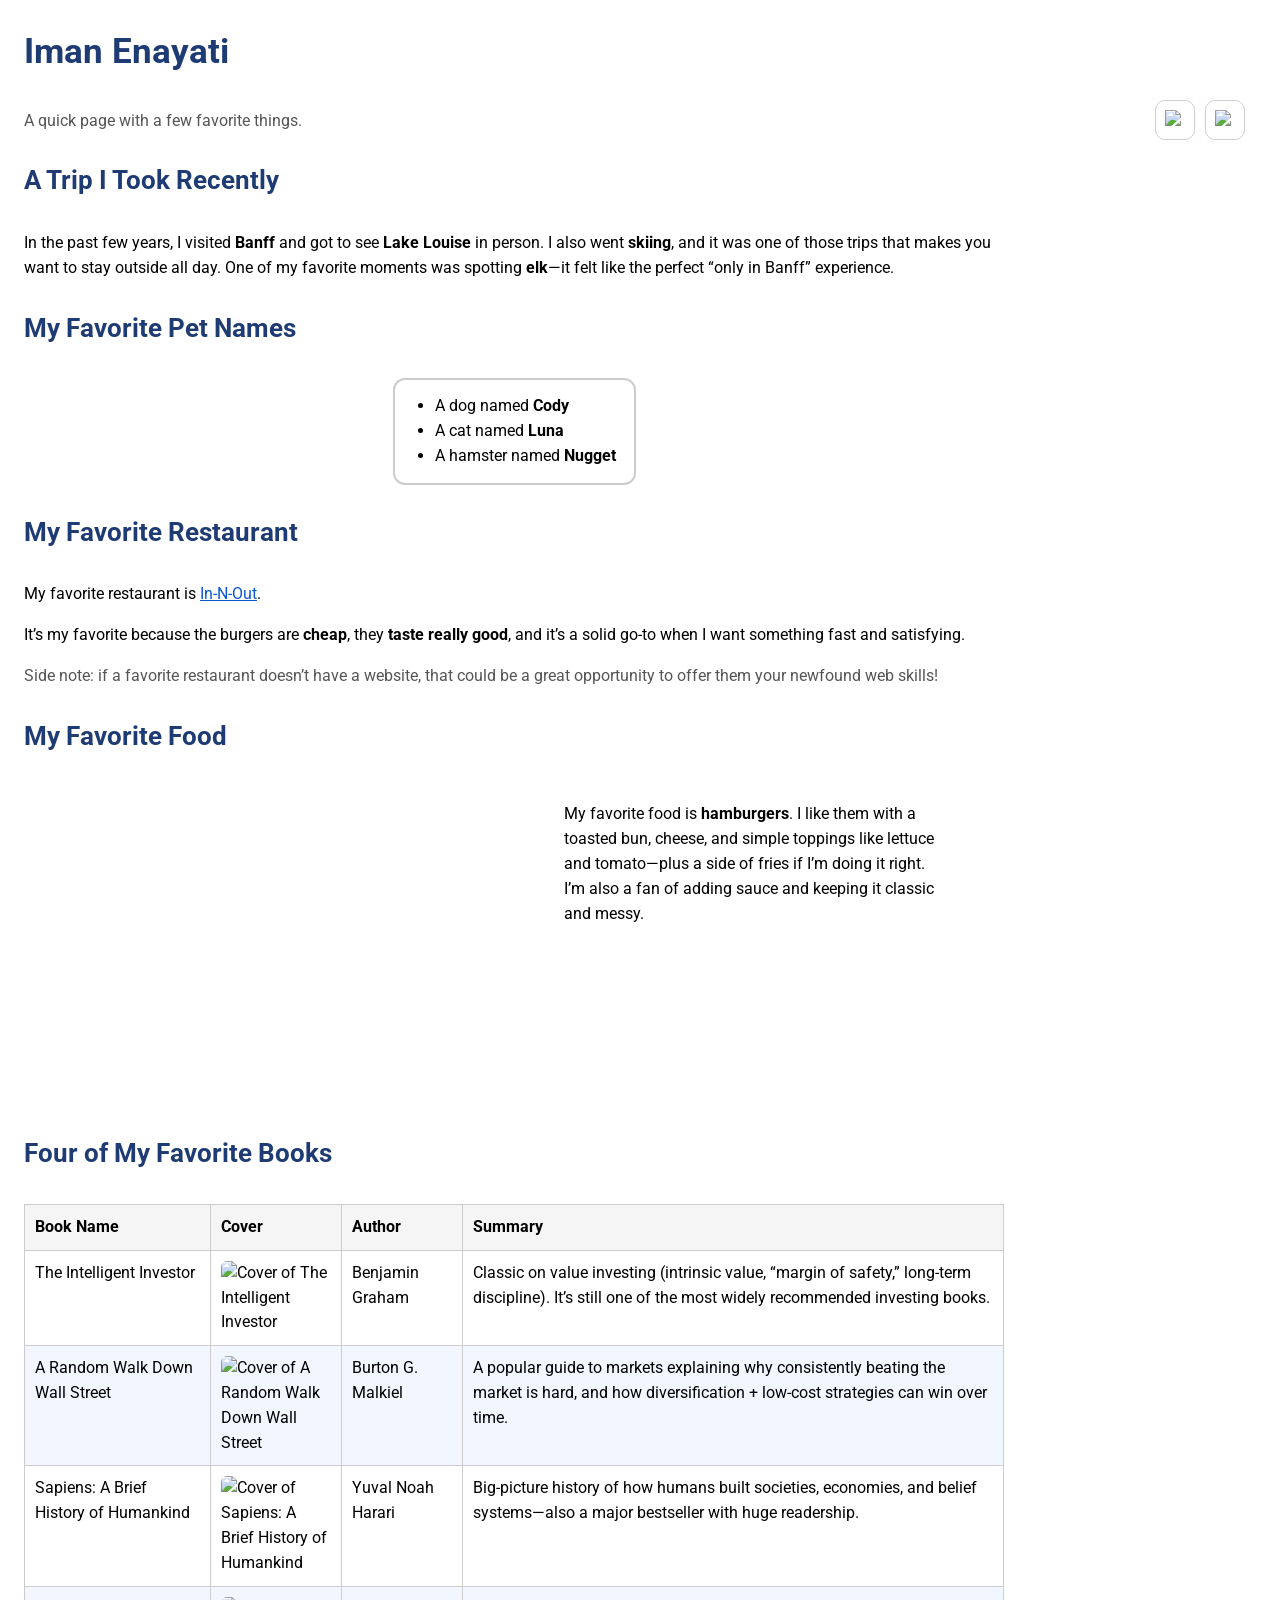
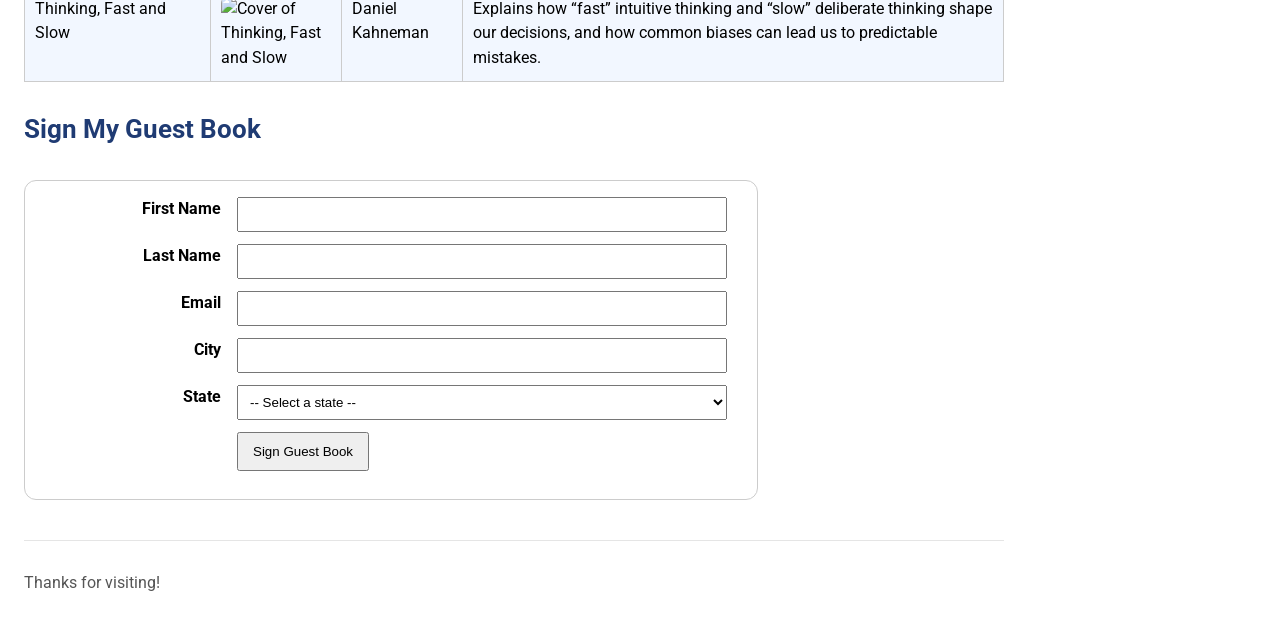
==== commit b24b6b08: "Update index.html" ====
--- a/index.html
+++ b/index.html
@@ -1,368 +1,693 @@
-<!DOCTYPE html PUBLIC "-//W3C//DTD HTML 4.01//EN" "http://www.w3.org/TR/html4/strict.dtd">
-<html>
+<!-- me_two.html -->
+
+<!DOCTYPE html>
+
+<html lang="en">
+
 <head>
-  <meta http-equiv="Content-Type" content="text/html; charset=utf-8">
-  <meta http-equiv="Content-Style-Type" content="text/css">
-  <title></title>
-  <meta name="Generator" content="Cocoa HTML Writer">
-  <meta name="CocoaVersion" content="2299.7">
-  <style type="text/css">
-    p.p1 {margin: 0.0px 0.0px 0.0px 0.0px; font: 16.0px Courier; -webkit-text-stroke: #000000; background-color: #ffffff}
-    p.p2 {margin: 0.0px 0.0px 0.0px 0.0px; font: 16.0px Courier; -webkit-text-stroke: #000000; background-color: #ffffff; min-height: 19.0px}
-    p.p3 {margin: 0.0px 0.0px 0.0px 0.0px; font: 16.0px Courier; color: #103cc0; -webkit-text-stroke: #103cc0; background-color: #ffffff}
-    span.s1 {font-kerning: none}
-    span.s2 {text-decoration: underline ; font-kerning: none; color: #103cc0; -webkit-text-stroke: 0px #103cc0}
-    span.s3 {font-kerning: none; color: #000000; -webkit-text-stroke: 0px #000000}
-    span.s4 {text-decoration: underline ; font-kerning: none; -webkit-text-stroke: 0px #103cc0}
+
+  <meta charset="UTF-8" />
+
+  <meta name="viewport" content="width=device-width, initial-scale=1" />
+
+  <title>Me Two - Iman Enayati</title>
+
+
+
+  <!-- Google Font (sans serif) -->
+
+  <link rel="preconnect" href="https://fonts.googleapis.com">
+
+  <link rel="preconnect" href="https://fonts.gstatic.com" crossorigin>
+
+  <link href="https://fonts.googleapis.com/css2?family=Roboto:wght@400;700&display=swap" rel="stylesheet">
+
+
+
+  <style>
+
+    /* 1) Set font to a sans serif Google font */
+
+    body {
+
+      font-family: "Roboto", Arial, Helvetica, sans-serif;
+
+      line-height: 1.55;
+
+      margin: 24px;
+
+      max-width: 980px;
+
+    }
+
+
+
+    /* 2) Set color + size of all H1/H2 and leave 30px margin below */
+
+    h1, h2 {
+
+      color: #1f3b73;
+
+      margin-bottom: 30px;
+
+    }
+
+    h1 { font-size: 2.2rem; }
+
+    h2 { font-size: 1.6rem; }
+
+
+
+    .muted { color: #555; }
+
+    a { color: #0b57d0; }
+
+
+
+    header, section { margin-bottom: 28px; }
+
+
+
+    /* 3) Border around list and center it (do NOT center list items) */
+
+    .pet-list-wrap {
+
+      border: 2px solid #ccc;
+
+      border-radius: 12px;
+
+      padding: 14px 18px;
+
+      width: fit-content;
+
+      margin: 0 auto; /* centers the box */
+
+    }
+
+    .pet-list-wrap ul {
+
+      margin: 0;
+
+      padding-left: 22px; /* keep bullets nicely indented */
+
+      text-align: left;   /* ensure items are NOT centered */
+
+    }
+
+
+
+    /* 4) Favorite food: background image in a div + adjacent text div */
+
+    .food-row { margin-top: 8px; }
+
+    .food-img-bg,
+
+    .food-text {
+
+      display: inline-block;
+
+      vertical-align: top;
+
+    }
+
+    .food-img-bg {
+
+      width: 520px;
+
+      max-width: 100%;
+
+      height: 320px;
+
+      border-radius: 12px;
+
+      background-image: url("https://upload.wikimedia.org/wikipedia/commons/b/b0/Hamburger_%2812164386105%29.jpg");
+
+      background-size: cover;
+
+      background-position: center;
+
+      background-repeat: no-repeat;
+
+      margin-right: 16px;
+
+    }
+
+    .food-text {
+
+      width: 380px;
+
+      max-width: 100%;
+
+    }
+
+
+
+    /* Table styling */
+
+    table { width: 100%; border-collapse: collapse; }
+
+    th, td { border: 1px solid #ccc; padding: 10px; vertical-align: top; }
+
+    th { background: #f5f5f5; text-align: left; }
+
+
+
+    /* 5) Alternate row background color */
+
+    tbody tr:nth-child(even) { background: #f2f7ff; }
+
+
+
+    .cover { width: 110px; }
+
+    .cover img { width: 110px; border-radius: 6px; display: block; }
+
+
+
+    /* 6) Form: labels column + inputs column; labels right-aligned */
+
+    form {
+
+      border: 1px solid #ccc;
+
+      padding: 16px;
+
+      border-radius: 12px;
+
+      max-width: 700px;
+
+    }
+
+    .form-row {
+
+      margin-bottom: 12px;
+
+    }
+
+    .form-label,
+
+    .form-field {
+
+      display: inline-block;
+
+      vertical-align: top;
+
+    }
+
+    .form-label {
+
+      width: 180px;
+
+      text-align: right;   /* right-aligned labels */
+
+      padding-right: 12px;
+
+      font-weight: 700;
+
+    }
+
+    .form-field {
+
+      width: calc(100% - 210px);
+
+      min-width: 260px;
+
+    }
+
+    input, select {
+
+      width: 100%;
+
+      padding: 8px;
+
+      box-sizing: border-box;
+
+    }
+
+    button { padding: 10px 14px; cursor: pointer; }
+
+
+
+    /* Optional challenge: fixed social icons */
+
+    .social-icons {
+
+      position: fixed;
+
+      top: 100px;
+
+      right: 35px;
+
+      display: flex;
+
+      gap: 10px;
+
+      align-items: center;
+
+      z-index: 9999;
+
+    }
+
+    .social-icons a {
+
+      display: inline-flex;
+
+      width: 38px;
+
+      height: 38px;
+
+      border-radius: 10px;
+
+      border: 1px solid #cfcfcf;
+
+      background: white;
+
+      align-items: center;
+
+      justify-content: center;
+
+      text-decoration: none;
+
+    }
+
+    .social-icons img { width: 20px; height: 20px; display: block; }
+
+
+
+    footer { margin-top: 40px; border-top: 1px solid #e5e5e5; padding-top: 14px; }
+
   </style>
+
 </head>
+
+
+
 <body>
-<p class="p1"><span class="s1">&lt;!-- me_two.html --&gt;</span></p>
-<p class="p1"><span class="s1">&lt;!DOCTYPE html&gt;</span></p>
-<p class="p1"><span class="s1">&lt;html lang="en"&gt;</span></p>
-<p class="p1"><span class="s1">&lt;head&gt;</span></p>
-<p class="p1"><span class="s1"><span class="Apple-converted-space"> </span> &lt;meta charset="UTF-8" /&gt;</span></p>
-<p class="p1"><span class="s1"><span class="Apple-converted-space"> </span> &lt;meta name="viewport" content="width=device-width, initial-scale=1" /&gt;</span></p>
-<p class="p1"><span class="s1"><span class="Apple-converted-space"> </span> &lt;title&gt;Me Two - Iman Enayati&lt;/title&gt;</span></p>
-<p class="p2"><span class="s1"></span><br></p>
-<p class="p1"><span class="s1"><span class="Apple-converted-space"> </span> &lt;!-- Google Font (sans serif) --&gt;</span></p>
-<p class="p1"><span class="s1"><span class="Apple-converted-space"> </span> &lt;link rel="preconnect" href="<a href="https://fonts.googleapis.com/"><span class="s2">https://fonts.googleapis.com</span></a>"&gt;</span></p>
-<p class="p1"><span class="s1"><span class="Apple-converted-space"> </span> &lt;link rel="preconnect" href="<a href="https://fonts.gstatic.com/"><span class="s2">https://fonts.gstatic.com</span></a>" crossorigin&gt;</span></p>
-<p class="p3"><span class="s3"><span class="Apple-converted-space"> </span> &lt;link href="<a href="https://fonts.googleapis.com/css2?family=Roboto:wght@400;700&amp;display=swap"><span class="s4">https://fonts.googleapis.com/css2?family=Roboto:wght@400;700&amp;display=swap</span></a>" rel="stylesheet"&gt;</span></p>
-<p class="p2"><span class="s1"></span><br></p>
-<p class="p1"><span class="s1"><span class="Apple-converted-space"> </span> &lt;style&gt;</span></p>
-<p class="p1"><span class="s1"><span class="Apple-converted-space"> </span>   /* 1) Set font to a sans serif Google font */</span></p>
-<p class="p1"><span class="s1"><span class="Apple-converted-space"> </span>   body {</span></p>
-<p class="p1"><span class="s1"><span class="Apple-converted-space"> </span>     font-family: "Roboto", Arial, Helvetica, sans-serif;</span></p>
-<p class="p1"><span class="s1"><span class="Apple-converted-space"> </span>     line-height: 1.55;</span></p>
-<p class="p1"><span class="s1"><span class="Apple-converted-space"> </span>     margin: 24px;</span></p>
-<p class="p1"><span class="s1"><span class="Apple-converted-space"> </span>     max-width: 980px;</span></p>
-<p class="p1"><span class="s1"><span class="Apple-converted-space"> </span>   }</span></p>
-<p class="p2"><span class="s1"></span><br></p>
-<p class="p1"><span class="s1"><span class="Apple-converted-space"> </span>   /* 2) Set color + size of all H1/H2 and leave 30px margin below */</span></p>
-<p class="p1"><span class="s1"><span class="Apple-converted-space"> </span>   h1, h2 {</span></p>
-<p class="p1"><span class="s1"><span class="Apple-converted-space"> </span>     color: #1f3b73;</span></p>
-<p class="p1"><span class="s1"><span class="Apple-converted-space"> </span>     margin-bottom: 30px;</span></p>
-<p class="p1"><span class="s1"><span class="Apple-converted-space"> </span>   }</span></p>
-<p class="p1"><span class="s1"><span class="Apple-converted-space"> </span>   h1 { font-size: 2.2rem; }</span></p>
-<p class="p1"><span class="s1"><span class="Apple-converted-space"> </span>   h2 { font-size: 1.6rem; }</span></p>
-<p class="p2"><span class="s1"></span><br></p>
-<p class="p1"><span class="s1"><span class="Apple-converted-space"> </span>   .muted { color: #555; }</span></p>
-<p class="p1"><span class="s1"><span class="Apple-converted-space"> </span>   a { color: #0b57d0; }</span></p>
-<p class="p2"><span class="s1"></span><br></p>
-<p class="p1"><span class="s1"><span class="Apple-converted-space"> </span>   header, section { margin-bottom: 28px; }</span></p>
-<p class="p2"><span class="s1"></span><br></p>
-<p class="p1"><span class="s1"><span class="Apple-converted-space"> </span>   /* 3) Border around list and center it (do NOT center list items) */</span></p>
-<p class="p1"><span class="s1"><span class="Apple-converted-space"> </span>   .pet-list-wrap {</span></p>
-<p class="p1"><span class="s1"><span class="Apple-converted-space"> </span>     border: 2px solid #ccc;</span></p>
-<p class="p1"><span class="s1"><span class="Apple-converted-space"> </span>     border-radius: 12px;</span></p>
-<p class="p1"><span class="s1"><span class="Apple-converted-space"> </span>     padding: 14px 18px;</span></p>
-<p class="p1"><span class="s1"><span class="Apple-converted-space"> </span>     width: fit-content;</span></p>
-<p class="p1"><span class="s1"><span class="Apple-converted-space"> </span>     margin: 0 auto; /* centers the box */</span></p>
-<p class="p1"><span class="s1"><span class="Apple-converted-space"> </span>   }</span></p>
-<p class="p1"><span class="s1"><span class="Apple-converted-space"> </span>   .pet-list-wrap ul {</span></p>
-<p class="p1"><span class="s1"><span class="Apple-converted-space"> </span>     margin: 0;</span></p>
-<p class="p1"><span class="s1"><span class="Apple-converted-space"> </span>     padding-left: 22px; /* keep bullets nicely indented */</span></p>
-<p class="p1"><span class="s1"><span class="Apple-converted-space"> </span>     text-align: left;   /* ensure items are NOT centered */</span></p>
-<p class="p1"><span class="s1"><span class="Apple-converted-space"> </span>   }</span></p>
-<p class="p2"><span class="s1"></span><br></p>
-<p class="p1"><span class="s1"><span class="Apple-converted-space"> </span>   /* 4) Favorite food: background image in a div + adjacent text div */</span></p>
-<p class="p1"><span class="s1"><span class="Apple-converted-space"> </span>   .food-row { margin-top: 8px; }</span></p>
-<p class="p1"><span class="s1"><span class="Apple-converted-space"> </span>   .food-img-bg,</span></p>
-<p class="p1"><span class="s1"><span class="Apple-converted-space"> </span>   .food-text {</span></p>
-<p class="p1"><span class="s1"><span class="Apple-converted-space"> </span>     display: inline-block;</span></p>
-<p class="p1"><span class="s1"><span class="Apple-converted-space"> </span>     vertical-align: top;</span></p>
-<p class="p1"><span class="s1"><span class="Apple-converted-space"> </span>   }</span></p>
-<p class="p1"><span class="s1"><span class="Apple-converted-space"> </span>   .food-img-bg {</span></p>
-<p class="p1"><span class="s1"><span class="Apple-converted-space"> </span>     width: 520px;</span></p>
-<p class="p1"><span class="s1"><span class="Apple-converted-space"> </span>     max-width: 100%;</span></p>
-<p class="p1"><span class="s1"><span class="Apple-converted-space"> </span>     height: 320px;</span></p>
-<p class="p1"><span class="s1"><span class="Apple-converted-space"> </span>     border-radius: 12px;</span></p>
-<p class="p3"><span class="s3"><span class="Apple-converted-space"> </span>     background-image: url("<a href="https://upload.wikimedia.org/wikipedia/commons/b/b0/Hamburger_%2812164386105%29.jpg"><span class="s4">https://upload.wikimedia.org/wikipedia/commons/b/b0/Hamburger_%2812164386105%29.jpg</span></a>");</span></p>
-<p class="p1"><span class="s1"><span class="Apple-converted-space"> </span>     background-size: cover;</span></p>
-<p class="p1"><span class="s1"><span class="Apple-converted-space"> </span>     background-position: center;</span></p>
-<p class="p1"><span class="s1"><span class="Apple-converted-space"> </span>     background-repeat: no-repeat;</span></p>
-<p class="p1"><span class="s1"><span class="Apple-converted-space"> </span>     margin-right: 16px;</span></p>
-<p class="p1"><span class="s1"><span class="Apple-converted-space"> </span>   }</span></p>
-<p class="p1"><span class="s1"><span class="Apple-converted-space"> </span>   .food-text {</span></p>
-<p class="p1"><span class="s1"><span class="Apple-converted-space"> </span>     width: 380px;</span></p>
-<p class="p1"><span class="s1"><span class="Apple-converted-space"> </span>     max-width: 100%;</span></p>
-<p class="p1"><span class="s1"><span class="Apple-converted-space"> </span>   }</span></p>
-<p class="p2"><span class="s1"></span><br></p>
-<p class="p1"><span class="s1"><span class="Apple-converted-space"> </span>   /* Table styling */</span></p>
-<p class="p1"><span class="s1"><span class="Apple-converted-space"> </span>   table { width: 100%; border-collapse: collapse; }</span></p>
-<p class="p1"><span class="s1"><span class="Apple-converted-space"> </span>   th, td { border: 1px solid #ccc; padding: 10px; vertical-align: top; }</span></p>
-<p class="p1"><span class="s1"><span class="Apple-converted-space"> </span>   th { background: #f5f5f5; text-align: left; }</span></p>
-<p class="p2"><span class="s1"></span><br></p>
-<p class="p1"><span class="s1"><span class="Apple-converted-space"> </span>   /* 5) Alternate row background color */</span></p>
-<p class="p1"><span class="s1"><span class="Apple-converted-space"> </span>   tbody tr:nth-child(even) { background: #f2f7ff; }</span></p>
-<p class="p2"><span class="s1"></span><br></p>
-<p class="p1"><span class="s1"><span class="Apple-converted-space"> </span>   .cover { width: 110px; }</span></p>
-<p class="p1"><span class="s1"><span class="Apple-converted-space"> </span>   .cover img { width: 110px; border-radius: 6px; display: block; }</span></p>
-<p class="p2"><span class="s1"></span><br></p>
-<p class="p1"><span class="s1"><span class="Apple-converted-space"> </span>   /* 6) Form: labels column + inputs column; labels right-aligned */</span></p>
-<p class="p1"><span class="s1"><span class="Apple-converted-space"> </span>   form {</span></p>
-<p class="p1"><span class="s1"><span class="Apple-converted-space"> </span>     border: 1px solid #ccc;</span></p>
-<p class="p1"><span class="s1"><span class="Apple-converted-space"> </span>     padding: 16px;</span></p>
-<p class="p1"><span class="s1"><span class="Apple-converted-space"> </span>     border-radius: 12px;</span></p>
-<p class="p1"><span class="s1"><span class="Apple-converted-space"> </span>     max-width: 700px;</span></p>
-<p class="p1"><span class="s1"><span class="Apple-converted-space"> </span>   }</span></p>
-<p class="p1"><span class="s1"><span class="Apple-converted-space"> </span>   .form-row {</span></p>
-<p class="p1"><span class="s1"><span class="Apple-converted-space"> </span>     margin-bottom: 12px;</span></p>
-<p class="p1"><span class="s1"><span class="Apple-converted-space"> </span>   }</span></p>
-<p class="p1"><span class="s1"><span class="Apple-converted-space"> </span>   .form-label,</span></p>
-<p class="p1"><span class="s1"><span class="Apple-converted-space"> </span>   .form-field {</span></p>
-<p class="p1"><span class="s1"><span class="Apple-converted-space"> </span>     display: inline-block;</span></p>
-<p class="p1"><span class="s1"><span class="Apple-converted-space"> </span>     vertical-align: top;</span></p>
-<p class="p1"><span class="s1"><span class="Apple-converted-space"> </span>   }</span></p>
-<p class="p1"><span class="s1"><span class="Apple-converted-space"> </span>   .form-label {</span></p>
-<p class="p1"><span class="s1"><span class="Apple-converted-space"> </span>     width: 180px;</span></p>
-<p class="p1"><span class="s1"><span class="Apple-converted-space"> </span>     text-align: right;   /* right-aligned labels */</span></p>
-<p class="p1"><span class="s1"><span class="Apple-converted-space"> </span>     padding-right: 12px;</span></p>
-<p class="p1"><span class="s1"><span class="Apple-converted-space"> </span>     font-weight: 700;</span></p>
-<p class="p1"><span class="s1"><span class="Apple-converted-space"> </span>   }</span></p>
-<p class="p1"><span class="s1"><span class="Apple-converted-space"> </span>   .form-field {</span></p>
-<p class="p1"><span class="s1"><span class="Apple-converted-space"> </span>     width: calc(100% - 210px);</span></p>
-<p class="p1"><span class="s1"><span class="Apple-converted-space"> </span>     min-width: 260px;</span></p>
-<p class="p1"><span class="s1"><span class="Apple-converted-space"> </span>   }</span></p>
-<p class="p1"><span class="s1"><span class="Apple-converted-space"> </span>   input, select {</span></p>
-<p class="p1"><span class="s1"><span class="Apple-converted-space"> </span>     width: 100%;</span></p>
-<p class="p1"><span class="s1"><span class="Apple-converted-space"> </span>     padding: 8px;</span></p>
-<p class="p1"><span class="s1"><span class="Apple-converted-space"> </span>     box-sizing: border-box;</span></p>
-<p class="p1"><span class="s1"><span class="Apple-converted-space"> </span>   }</span></p>
-<p class="p1"><span class="s1"><span class="Apple-converted-space"> </span>   button { padding: 10px 14px; cursor: pointer; }</span></p>
-<p class="p2"><span class="s1"></span><br></p>
-<p class="p1"><span class="s1"><span class="Apple-converted-space"> </span>   /* Optional challenge: fixed social icons */</span></p>
-<p class="p1"><span class="s1"><span class="Apple-converted-space"> </span>   .social-icons {</span></p>
-<p class="p1"><span class="s1"><span class="Apple-converted-space"> </span>     position: fixed;</span></p>
-<p class="p1"><span class="s1"><span class="Apple-converted-space"> </span>     top: 100px;</span></p>
-<p class="p1"><span class="s1"><span class="Apple-converted-space"> </span>     right: 35px;</span></p>
-<p class="p1"><span class="s1"><span class="Apple-converted-space"> </span>     display: flex;</span></p>
-<p class="p1"><span class="s1"><span class="Apple-converted-space"> </span>     gap: 10px;</span></p>
-<p class="p1"><span class="s1"><span class="Apple-converted-space"> </span>     align-items: center;</span></p>
-<p class="p1"><span class="s1"><span class="Apple-converted-space"> </span>     z-index: 9999;</span></p>
-<p class="p1"><span class="s1"><span class="Apple-converted-space"> </span>   }</span></p>
-<p class="p1"><span class="s1"><span class="Apple-converted-space"> </span>   .social-icons a {</span></p>
-<p class="p1"><span class="s1"><span class="Apple-converted-space"> </span>     display: inline-flex;</span></p>
-<p class="p1"><span class="s1"><span class="Apple-converted-space"> </span>     width: 38px;</span></p>
-<p class="p1"><span class="s1"><span class="Apple-converted-space"> </span>     height: 38px;</span></p>
-<p class="p1"><span class="s1"><span class="Apple-converted-space"> </span>     border-radius: 10px;</span></p>
-<p class="p1"><span class="s1"><span class="Apple-converted-space"> </span>     border: 1px solid #cfcfcf;</span></p>
-<p class="p1"><span class="s1"><span class="Apple-converted-space"> </span>     background: white;</span></p>
-<p class="p1"><span class="s1"><span class="Apple-converted-space"> </span>     align-items: center;</span></p>
-<p class="p1"><span class="s1"><span class="Apple-converted-space"> </span>     justify-content: center;</span></p>
-<p class="p1"><span class="s1"><span class="Apple-converted-space"> </span>     text-decoration: none;</span></p>
-<p class="p1"><span class="s1"><span class="Apple-converted-space"> </span>   }</span></p>
-<p class="p1"><span class="s1"><span class="Apple-converted-space"> </span>   .social-icons img { width: 20px; height: 20px; display: block; }</span></p>
-<p class="p2"><span class="s1"></span><br></p>
-<p class="p1"><span class="s1"><span class="Apple-converted-space"> </span>   footer { margin-top: 40px; border-top: 1px solid #e5e5e5; padding-top: 14px; }</span></p>
-<p class="p1"><span class="s1"><span class="Apple-converted-space"> </span> &lt;/style&gt;</span></p>
-<p class="p1"><span class="s1">&lt;/head&gt;</span></p>
-<p class="p2"><span class="s1"></span><br></p>
-<p class="p1"><span class="s1">&lt;body&gt;</span></p>
-<p class="p1"><span class="s1"><span class="Apple-converted-space"> </span> &lt;!-- Challenge icons (optional) --&gt;</span></p>
-<p class="p1"><span class="s1"><span class="Apple-converted-space"> </span> &lt;div class="social-icons" aria-label="Social media links"&gt;</span></p>
-<p class="p1"><span class="s1"><span class="Apple-converted-space"> </span>   &lt;a href="<a href="https://www.facebook.com/"><span class="s2">https://www.facebook.com/</span></a>" target="_blank" rel="noopener noreferrer" aria-label="Facebook"&gt;</span></p>
-<p class="p1"><span class="s1"><span class="Apple-converted-space"> </span>     &lt;img alt="Facebook icon"</span></p>
-<p class="p3"><span class="s3"><span class="Apple-converted-space"> </span>          src="<a href="https://upload.wikimedia.org/wikipedia/commons/5/51/Facebook_f_logo_%282019%29.svg"><span class="s4">https://upload.wikimedia.org/wikipedia/commons/5/51/Facebook_f_logo_%282019%29.svg</span></a>"&gt;</span></p>
-<p class="p1"><span class="s1"><span class="Apple-converted-space"> </span>   &lt;/a&gt;</span></p>
-<p class="p1"><span class="s1"><span class="Apple-converted-space"> </span>   &lt;a href="<a href="https://x.com/"><span class="s2">https://x.com/</span></a>" target="_blank" rel="noopener noreferrer" aria-label="X (Twitter)"&gt;</span></p>
-<p class="p1"><span class="s1"><span class="Apple-converted-space"> </span>     &lt;img alt="X icon"</span></p>
-<p class="p3"><span class="s3"><span class="Apple-converted-space"> </span>          src="<a href="https://upload.wikimedia.org/wikipedia/commons/c/ce/X_logo_2023.svg"><span class="s4">https://upload.wikimedia.org/wikipedia/commons/c/ce/X_logo_2023.svg</span></a>"&gt;</span></p>
-<p class="p1"><span class="s1"><span class="Apple-converted-space"> </span>   &lt;/a&gt;</span></p>
-<p class="p1"><span class="s1"><span class="Apple-converted-space"> </span> &lt;/div&gt;</span></p>
-<p class="p2"><span class="s1"></span><br></p>
-<p class="p1"><span class="s1"><span class="Apple-converted-space"> </span> &lt;header&gt;</span></p>
-<p class="p1"><span class="s1"><span class="Apple-converted-space"> </span>   &lt;h1&gt;Iman Enayati&lt;/h1&gt;</span></p>
-<p class="p1"><span class="s1"><span class="Apple-converted-space"> </span>   &lt;p class="muted"&gt;A quick page with a few favorite things.&lt;/p&gt;</span></p>
-<p class="p1"><span class="s1"><span class="Apple-converted-space"> </span> &lt;/header&gt;</span></p>
-<p class="p2"><span class="s1"></span><br></p>
-<p class="p1"><span class="s1"><span class="Apple-converted-space"> </span> &lt;main&gt;</span></p>
-<p class="p1"><span class="s1"><span class="Apple-converted-space"> </span>   &lt;section aria-labelledby="trip"&gt;</span></p>
-<p class="p1"><span class="s1"><span class="Apple-converted-space"> </span>     &lt;h2 id="trip"&gt;A Trip I Took Recently&lt;/h2&gt;</span></p>
-<p class="p1"><span class="s1"><span class="Apple-converted-space"> </span>     &lt;p&gt;</span></p>
-<p class="p1"><span class="s1"><span class="Apple-converted-space"> </span>       In the past few years, I visited &lt;strong&gt;Banff&lt;/strong&gt; and got to see &lt;strong&gt;Lake Louise&lt;/strong&gt; in person.</span></p>
-<p class="p1"><span class="s1"><span class="Apple-converted-space"> </span>       I also went &lt;strong&gt;skiing&lt;/strong&gt;, and it was one of those trips that makes you want to stay outside all day.</span></p>
-<p class="p1"><span class="s1"><span class="Apple-converted-space"> </span>       One of my favorite moments was spotting &lt;strong&gt;elk&lt;/strong&gt;—it felt like the perfect “only in Banff” experience.</span></p>
-<p class="p1"><span class="s1"><span class="Apple-converted-space"> </span>     &lt;/p&gt;</span></p>
-<p class="p1"><span class="s1"><span class="Apple-converted-space"> </span>   &lt;/section&gt;</span></p>
-<p class="p2"><span class="s1"></span><br></p>
-<p class="p1"><span class="s1"><span class="Apple-converted-space"> </span>   &lt;section aria-labelledby="pets"&gt;</span></p>
-<p class="p1"><span class="s1"><span class="Apple-converted-space"> </span>     &lt;h2 id="pets"&gt;My Favorite Pet Names&lt;/h2&gt;</span></p>
-<p class="p2"><span class="s1"></span><br></p>
-<p class="p1"><span class="s1"><span class="Apple-converted-space"> </span>     &lt;!-- Border + centered container --&gt;</span></p>
-<p class="p1"><span class="s1"><span class="Apple-converted-space"> </span>     &lt;div class="pet-list-wrap"&gt;</span></p>
-<p class="p1"><span class="s1"><span class="Apple-converted-space"> </span>       &lt;ul&gt;</span></p>
-<p class="p1"><span class="s1"><span class="Apple-converted-space"> </span>         &lt;li&gt;A dog named &lt;strong&gt;Cody&lt;/strong&gt;&lt;/li&gt;</span></p>
-<p class="p1"><span class="s1"><span class="Apple-converted-space"> </span>         &lt;li&gt;A cat named &lt;strong&gt;Luna&lt;/strong&gt;&lt;/li&gt;</span></p>
-<p class="p1"><span class="s1"><span class="Apple-converted-space"> </span>         &lt;li&gt;A hamster named &lt;strong&gt;Nugget&lt;/strong&gt;&lt;/li&gt;</span></p>
-<p class="p1"><span class="s1"><span class="Apple-converted-space"> </span>       &lt;/ul&gt;</span></p>
-<p class="p1"><span class="s1"><span class="Apple-converted-space"> </span>     &lt;/div&gt;</span></p>
-<p class="p1"><span class="s1"><span class="Apple-converted-space"> </span>   &lt;/section&gt;</span></p>
-<p class="p2"><span class="s1"></span><br></p>
-<p class="p1"><span class="s1"><span class="Apple-converted-space"> </span>   &lt;section aria-labelledby="restaurant"&gt;</span></p>
-<p class="p1"><span class="s1"><span class="Apple-converted-space"> </span>     &lt;h2 id="restaurant"&gt;My Favorite Restaurant&lt;/h2&gt;</span></p>
-<p class="p1"><span class="s1"><span class="Apple-converted-space"> </span>     &lt;p&gt;</span></p>
-<p class="p1"><span class="s1"><span class="Apple-converted-space"> </span>       My favorite restaurant is</span></p>
-<p class="p1"><span class="s1"><span class="Apple-converted-space"> </span>       &lt;a href="<a href="https://www.in-n-out.com/"><span class="s2">https://www.in-n-out.com/</span></a>" target="_blank" rel="noopener noreferrer"&gt;In-N-Out&lt;/a&gt;.</span></p>
-<p class="p1"><span class="s1"><span class="Apple-converted-space"> </span>     &lt;/p&gt;</span></p>
-<p class="p1"><span class="s1"><span class="Apple-converted-space"> </span>     &lt;p&gt;</span></p>
-<p class="p1"><span class="s1"><span class="Apple-converted-space"> </span>       It’s my favorite because the burgers are &lt;strong&gt;cheap&lt;/strong&gt;, they &lt;strong&gt;taste really good&lt;/strong&gt;,</span></p>
-<p class="p1"><span class="s1"><span class="Apple-converted-space"> </span>       and it’s a solid go-to when I want something fast and satisfying.</span></p>
-<p class="p1"><span class="s1"><span class="Apple-converted-space"> </span>     &lt;/p&gt;</span></p>
-<p class="p1"><span class="s1"><span class="Apple-converted-space"> </span>     &lt;p class="muted"&gt;</span></p>
-<p class="p1"><span class="s1"><span class="Apple-converted-space"> </span>       Side note: if a favorite restaurant doesn’t have a website, that could be a great opportunity to offer them your newfound web skills!</span></p>
-<p class="p1"><span class="s1"><span class="Apple-converted-space"> </span>     &lt;/p&gt;</span></p>
-<p class="p1"><span class="s1"><span class="Apple-converted-space"> </span>   &lt;/section&gt;</span></p>
-<p class="p2"><span class="s1"></span><br></p>
-<p class="p1"><span class="s1"><span class="Apple-converted-space"> </span>   &lt;section aria-labelledby="food"&gt;</span></p>
-<p class="p1"><span class="s1"><span class="Apple-converted-space"> </span>     &lt;h2 id="food"&gt;My Favorite Food&lt;/h2&gt;</span></p>
-<p class="p2"><span class="s1"></span><br></p>
-<p class="p1"><span class="s1"><span class="Apple-converted-space"> </span>     &lt;!-- Background-image div + adjacent text div --&gt;</span></p>
-<p class="p1"><span class="s1"><span class="Apple-converted-space"> </span>     &lt;div class="food-row"&gt;</span></p>
-<p class="p1"><span class="s1"><span class="Apple-converted-space"> </span>       &lt;div class="food-img-bg" role="img" aria-label="A hamburger"&gt;&lt;/div&gt;</span></p>
-<p class="p1"><span class="s1"><span class="Apple-converted-space"> </span>       &lt;div class="food-text"&gt;</span></p>
-<p class="p1"><span class="s1"><span class="Apple-converted-space"> </span>         &lt;p&gt;</span></p>
-<p class="p1"><span class="s1"><span class="Apple-converted-space"> </span>           My favorite food is &lt;strong&gt;hamburgers&lt;/strong&gt;. I like them with a toasted bun, cheese,</span></p>
-<p class="p1"><span class="s1"><span class="Apple-converted-space"> </span>           and simple toppings like lettuce and tomato—plus a side of fries if I’m doing it right.</span></p>
-<p class="p1"><span class="s1"><span class="Apple-converted-space"> </span>           I’m also a fan of adding sauce and keeping it classic and messy.</span></p>
-<p class="p1"><span class="s1"><span class="Apple-converted-space"> </span>         &lt;/p&gt;</span></p>
-<p class="p1"><span class="s1"><span class="Apple-converted-space"> </span>       &lt;/div&gt;</span></p>
-<p class="p1"><span class="s1"><span class="Apple-converted-space"> </span>     &lt;/div&gt;</span></p>
-<p class="p1"><span class="s1"><span class="Apple-converted-space"> </span>   &lt;/section&gt;</span></p>
-<p class="p2"><span class="s1"></span><br></p>
-<p class="p1"><span class="s1"><span class="Apple-converted-space"> </span>   &lt;section aria-labelledby="books"&gt;</span></p>
-<p class="p1"><span class="s1"><span class="Apple-converted-space"> </span>     &lt;h2 id="books"&gt;Four of My Favorite Books&lt;/h2&gt;</span></p>
-<p class="p2"><span class="s1"></span><br></p>
-<p class="p1"><span class="s1"><span class="Apple-converted-space"> </span>     &lt;table&gt;</span></p>
-<p class="p1"><span class="s1"><span class="Apple-converted-space"> </span>       &lt;thead&gt;</span></p>
-<p class="p1"><span class="s1"><span class="Apple-converted-space"> </span>         &lt;tr&gt;</span></p>
-<p class="p1"><span class="s1"><span class="Apple-converted-space"> </span>           &lt;th&gt;Book Name&lt;/th&gt;</span></p>
-<p class="p1"><span class="s1"><span class="Apple-converted-space"> </span>           &lt;th&gt;Cover&lt;/th&gt;</span></p>
-<p class="p1"><span class="s1"><span class="Apple-converted-space"> </span>           &lt;th&gt;Author&lt;/th&gt;</span></p>
-<p class="p1"><span class="s1"><span class="Apple-converted-space"> </span>           &lt;th&gt;Summary&lt;/th&gt;</span></p>
-<p class="p1"><span class="s1"><span class="Apple-converted-space"> </span>         &lt;/tr&gt;</span></p>
-<p class="p1"><span class="s1"><span class="Apple-converted-space"> </span>       &lt;/thead&gt;</span></p>
-<p class="p1"><span class="s1"><span class="Apple-converted-space"> </span>       &lt;tbody&gt;</span></p>
-<p class="p1"><span class="s1"><span class="Apple-converted-space"> </span>         &lt;tr&gt;</span></p>
-<p class="p1"><span class="s1"><span class="Apple-converted-space"> </span>           &lt;td&gt;The Intelligent Investor&lt;/td&gt;</span></p>
-<p class="p1"><span class="s1"><span class="Apple-converted-space"> </span>           &lt;td class="cover"&gt;</span></p>
-<p class="p1"><span class="s1"><span class="Apple-converted-space"> </span>             &lt;img src="<a href="https://covers.openlibrary.org/b/id/14658010-L.jpg"><span class="s2">https://covers.openlibrary.org/b/id/14658010-L.jpg</span></a>" alt="Cover of The Intelligent Investor" /&gt;</span></p>
-<p class="p1"><span class="s1"><span class="Apple-converted-space"> </span>           &lt;/td&gt;</span></p>
-<p class="p1"><span class="s1"><span class="Apple-converted-space"> </span>           &lt;td&gt;Benjamin Graham&lt;/td&gt;</span></p>
-<p class="p1"><span class="s1"><span class="Apple-converted-space"> </span>           &lt;td&gt;</span></p>
-<p class="p1"><span class="s1"><span class="Apple-converted-space"> </span>             Classic on value investing (intrinsic value, “margin of safety,” long-term discipline).</span></p>
-<p class="p1"><span class="s1"><span class="Apple-converted-space"> </span>             It’s still one of the most widely recommended investing books.</span></p>
-<p class="p1"><span class="s1"><span class="Apple-converted-space"> </span>           &lt;/td&gt;</span></p>
-<p class="p1"><span class="s1"><span class="Apple-converted-space"> </span>         &lt;/tr&gt;</span></p>
-<p class="p1"><span class="s1"><span class="Apple-converted-space"> </span>         &lt;tr&gt;</span></p>
-<p class="p1"><span class="s1"><span class="Apple-converted-space"> </span>           &lt;td&gt;A Random Walk Down Wall Street&lt;/td&gt;</span></p>
-<p class="p1"><span class="s1"><span class="Apple-converted-space"> </span>           &lt;td class="cover"&gt;</span></p>
-<p class="p1"><span class="s1"><span class="Apple-converted-space"> </span>             &lt;img src="<a href="https://covers.openlibrary.org/b/id/14859839-L.jpg"><span class="s2">https://covers.openlibrary.org/b/id/14859839-L.jpg</span></a>" alt="Cover of A Random Walk Down Wall Street" /&gt;</span></p>
-<p class="p1"><span class="s1"><span class="Apple-converted-space"> </span>           &lt;/td&gt;</span></p>
-<p class="p1"><span class="s1"><span class="Apple-converted-space"> </span>           &lt;td&gt;Burton G. Malkiel&lt;/td&gt;</span></p>
-<p class="p1"><span class="s1"><span class="Apple-converted-space"> </span>           &lt;td&gt;</span></p>
-<p class="p1"><span class="s1"><span class="Apple-converted-space"> </span>             A popular guide to markets explaining why consistently beating the market is hard,</span></p>
-<p class="p1"><span class="s1"><span class="Apple-converted-space"> </span>             and how diversification + low-cost strategies can win over time.</span></p>
-<p class="p1"><span class="s1"><span class="Apple-converted-space"> </span>           &lt;/td&gt;</span></p>
-<p class="p1"><span class="s1"><span class="Apple-converted-space"> </span>         &lt;/tr&gt;</span></p>
-<p class="p1"><span class="s1"><span class="Apple-converted-space"> </span>         &lt;tr&gt;</span></p>
-<p class="p1"><span class="s1"><span class="Apple-converted-space"> </span>           &lt;td&gt;Sapiens: A Brief History of Humankind&lt;/td&gt;</span></p>
-<p class="p1"><span class="s1"><span class="Apple-converted-space"> </span>           &lt;td class="cover"&gt;</span></p>
-<p class="p1"><span class="s1"><span class="Apple-converted-space"> </span>             &lt;img src="<a href="https://covers.openlibrary.org/b/id/14369194-L.jpg"><span class="s2">https://covers.openlibrary.org/b/id/14369194-L.jpg</span></a>" alt="Cover of Sapiens: A Brief History of Humankind" /&gt;</span></p>
-<p class="p1"><span class="s1"><span class="Apple-converted-space"> </span>           &lt;/td&gt;</span></p>
-<p class="p1"><span class="s1"><span class="Apple-converted-space"> </span>           &lt;td&gt;Yuval Noah Harari&lt;/td&gt;</span></p>
-<p class="p1"><span class="s1"><span class="Apple-converted-space"> </span>           &lt;td&gt;</span></p>
-<p class="p1"><span class="s1"><span class="Apple-converted-space"> </span>             Big-picture history of how humans built societies, economies, and belief systems—also a major bestseller</span></p>
-<p class="p1"><span class="s1"><span class="Apple-converted-space"> </span>             with huge readership.</span></p>
-<p class="p1"><span class="s1"><span class="Apple-converted-space"> </span>           &lt;/td&gt;</span></p>
-<p class="p1"><span class="s1"><span class="Apple-converted-space"> </span>         &lt;/tr&gt;</span></p>
-<p class="p1"><span class="s1"><span class="Apple-converted-space"> </span>         &lt;tr&gt;</span></p>
-<p class="p1"><span class="s1"><span class="Apple-converted-space"> </span>           &lt;td&gt;Thinking, Fast and Slow&lt;/td&gt;</span></p>
-<p class="p1"><span class="s1"><span class="Apple-converted-space"> </span>           &lt;td class="cover"&gt;</span></p>
-<p class="p1"><span class="s1"><span class="Apple-converted-space"> </span>             &lt;img src="<a href="https://covers.openlibrary.org/b/id/13775637-L.jpg"><span class="s2">https://covers.openlibrary.org/b/id/13775637-L.jpg</span></a>" alt="Cover of Thinking, Fast and Slow" /&gt;</span></p>
-<p class="p1"><span class="s1"><span class="Apple-converted-space"> </span>           &lt;/td&gt;</span></p>
-<p class="p1"><span class="s1"><span class="Apple-converted-space"> </span>           &lt;td&gt;Daniel Kahneman&lt;/td&gt;</span></p>
-<p class="p1"><span class="s1"><span class="Apple-converted-space"> </span>           &lt;td&gt;</span></p>
-<p class="p1"><span class="s1"><span class="Apple-converted-space"> </span>             Explains how “fast” intuitive thinking and “slow” deliberate thinking shape our decisions,</span></p>
-<p class="p1"><span class="s1"><span class="Apple-converted-space"> </span>             and how common biases can lead us to predictable mistakes.</span></p>
-<p class="p1"><span class="s1"><span class="Apple-converted-space"> </span>           &lt;/td&gt;</span></p>
-<p class="p1"><span class="s1"><span class="Apple-converted-space"> </span>         &lt;/tr&gt;</span></p>
-<p class="p1"><span class="s1"><span class="Apple-converted-space"> </span>       &lt;/tbody&gt;</span></p>
-<p class="p1"><span class="s1"><span class="Apple-converted-space"> </span>     &lt;/table&gt;</span></p>
-<p class="p1"><span class="s1"><span class="Apple-converted-space"> </span>   &lt;/section&gt;</span></p>
-<p class="p2"><span class="s1"></span><br></p>
-<p class="p1"><span class="s1"><span class="Apple-converted-space"> </span>   &lt;section aria-labelledby="guestbook"&gt;</span></p>
-<p class="p1"><span class="s1"><span class="Apple-converted-space"> </span>     &lt;h2 id="guestbook"&gt;Sign My Guest Book&lt;/h2&gt;</span></p>
-<p class="p2"><span class="s1"></span><br></p>
-<p class="p1"><span class="s1"><span class="Apple-converted-space"> </span>     &lt;form action="#" method="post"&gt;</span></p>
-<p class="p1"><span class="s1"><span class="Apple-converted-space"> </span>       &lt;div class="form-row"&gt;</span></p>
-<p class="p1"><span class="s1"><span class="Apple-converted-space"> </span>         &lt;span class="form-label"&gt;</span></p>
-<p class="p1"><span class="s1"><span class="Apple-converted-space"> </span>           &lt;label for="firstName"&gt;First Name&lt;/label&gt;</span></p>
-<p class="p1"><span class="s1"><span class="Apple-converted-space"> </span>         &lt;/span&gt;</span></p>
-<p class="p1"><span class="s1"><span class="Apple-converted-space"> </span>         &lt;span class="form-field"&gt;</span></p>
-<p class="p1"><span class="s1"><span class="Apple-converted-space"> </span>           &lt;input id="firstName" name="firstName" type="text" required /&gt;</span></p>
-<p class="p1"><span class="s1"><span class="Apple-converted-space"> </span>         &lt;/span&gt;</span></p>
-<p class="p1"><span class="s1"><span class="Apple-converted-space"> </span>       &lt;/div&gt;</span></p>
-<p class="p2"><span class="s1"></span><br></p>
-<p class="p1"><span class="s1"><span class="Apple-converted-space"> </span>       &lt;div class="form-row"&gt;</span></p>
-<p class="p1"><span class="s1"><span class="Apple-converted-space"> </span>         &lt;span class="form-label"&gt;</span></p>
-<p class="p1"><span class="s1"><span class="Apple-converted-space"> </span>           &lt;label for="lastName"&gt;Last Name&lt;/label&gt;</span></p>
-<p class="p1"><span class="s1"><span class="Apple-converted-space"> </span>         &lt;/span&gt;</span></p>
-<p class="p1"><span class="s1"><span class="Apple-converted-space"> </span>         &lt;span class="form-field"&gt;</span></p>
-<p class="p1"><span class="s1"><span class="Apple-converted-space"> </span>           &lt;input id="lastName" name="lastName" type="text" required /&gt;</span></p>
-<p class="p1"><span class="s1"><span class="Apple-converted-space"> </span>         &lt;/span&gt;</span></p>
-<p class="p1"><span class="s1"><span class="Apple-converted-space"> </span>       &lt;/div&gt;</span></p>
-<p class="p2"><span class="s1"></span><br></p>
-<p class="p1"><span class="s1"><span class="Apple-converted-space"> </span>       &lt;div class="form-row"&gt;</span></p>
-<p class="p1"><span class="s1"><span class="Apple-converted-space"> </span>         &lt;span class="form-label"&gt;</span></p>
-<p class="p1"><span class="s1"><span class="Apple-converted-space"> </span>           &lt;label for="email"&gt;Email&lt;/label&gt;</span></p>
-<p class="p1"><span class="s1"><span class="Apple-converted-space"> </span>         &lt;/span&gt;</span></p>
-<p class="p1"><span class="s1"><span class="Apple-converted-space"> </span>         &lt;span class="form-field"&gt;</span></p>
-<p class="p1"><span class="s1"><span class="Apple-converted-space"> </span>           &lt;input id="email" name="email" type="email" required /&gt;</span></p>
-<p class="p1"><span class="s1"><span class="Apple-converted-space"> </span>         &lt;/span&gt;</span></p>
-<p class="p1"><span class="s1"><span class="Apple-converted-space"> </span>       &lt;/div&gt;</span></p>
-<p class="p2"><span class="s1"></span><br></p>
-<p class="p1"><span class="s1"><span class="Apple-converted-space"> </span>       &lt;div class="form-row"&gt;</span></p>
-<p class="p1"><span class="s1"><span class="Apple-converted-space"> </span>         &lt;span class="form-label"&gt;</span></p>
-<p class="p1"><span class="s1"><span class="Apple-converted-space"> </span>           &lt;label for="city"&gt;City&lt;/label&gt;</span></p>
-<p class="p1"><span class="s1"><span class="Apple-converted-space"> </span>         &lt;/span&gt;</span></p>
-<p class="p1"><span class="s1"><span class="Apple-converted-space"> </span>         &lt;span class="form-field"&gt;</span></p>
-<p class="p1"><span class="s1"><span class="Apple-converted-space"> </span>           &lt;input id="city" name="city" type="text" /&gt;</span></p>
-<p class="p1"><span class="s1"><span class="Apple-converted-space"> </span>         &lt;/span&gt;</span></p>
-<p class="p1"><span class="s1"><span class="Apple-converted-space"> </span>       &lt;/div&gt;</span></p>
-<p class="p2"><span class="s1"></span><br></p>
-<p class="p1"><span class="s1"><span class="Apple-converted-space"> </span>       &lt;div class="form-row"&gt;</span></p>
-<p class="p1"><span class="s1"><span class="Apple-converted-space"> </span>         &lt;span class="form-label"&gt;</span></p>
-<p class="p1"><span class="s1"><span class="Apple-converted-space"> </span>           &lt;label for="state"&gt;State&lt;/label&gt;</span></p>
-<p class="p1"><span class="s1"><span class="Apple-converted-space"> </span>         &lt;/span&gt;</span></p>
-<p class="p1"><span class="s1"><span class="Apple-converted-space"> </span>         &lt;span class="form-field"&gt;</span></p>
-<p class="p1"><span class="s1"><span class="Apple-converted-space"> </span>           &lt;select id="state" name="state" required&gt;</span></p>
-<p class="p1"><span class="s1"><span class="Apple-converted-space"> </span>             &lt;option value=""&gt;-- Select a state --&lt;/option&gt;</span></p>
-<p class="p1"><span class="s1"><span class="Apple-converted-space"> </span>             &lt;option value="CA"&gt;California&lt;/option&gt;</span></p>
-<p class="p1"><span class="s1"><span class="Apple-converted-space"> </span>             &lt;option value="NV"&gt;Nevada&lt;/option&gt;</span></p>
-<p class="p1"><span class="s1"><span class="Apple-converted-space"> </span>             &lt;option value="AZ"&gt;Arizona&lt;/option&gt;</span></p>
-<p class="p1"><span class="s1"><span class="Apple-converted-space"> </span>             &lt;option value="OR"&gt;Oregon&lt;/option&gt;</span></p>
-<p class="p1"><span class="s1"><span class="Apple-converted-space"> </span>             &lt;option value="WA"&gt;Washington&lt;/option&gt;</span></p>
-<p class="p1"><span class="s1"><span class="Apple-converted-space"> </span>             &lt;option value="UT"&gt;Utah&lt;/option&gt;</span></p>
-<p class="p1"><span class="s1"><span class="Apple-converted-space"> </span>           &lt;/select&gt;</span></p>
-<p class="p1"><span class="s1"><span class="Apple-converted-space"> </span>         &lt;/span&gt;</span></p>
-<p class="p1"><span class="s1"><span class="Apple-converted-space"> </span>       &lt;/div&gt;</span></p>
-<p class="p2"><span class="s1"></span><br></p>
-<p class="p1"><span class="s1"><span class="Apple-converted-space"> </span>       &lt;div class="form-row"&gt;</span></p>
-<p class="p1"><span class="s1"><span class="Apple-converted-space"> </span>         &lt;span class="form-label"&gt;&lt;/span&gt;</span></p>
-<p class="p1"><span class="s1"><span class="Apple-converted-space"> </span>         &lt;span class="form-field"&gt;</span></p>
-<p class="p1"><span class="s1"><span class="Apple-converted-space"> </span>           &lt;button type="submit"&gt;Sign Guest Book&lt;/button&gt;</span></p>
-<p class="p1"><span class="s1"><span class="Apple-converted-space"> </span>         &lt;/span&gt;</span></p>
-<p class="p1"><span class="s1"><span class="Apple-converted-space"> </span>       &lt;/div&gt;</span></p>
-<p class="p1"><span class="s1"><span class="Apple-converted-space"> </span>     &lt;/form&gt;</span></p>
-<p class="p1"><span class="s1"><span class="Apple-converted-space"> </span>   &lt;/section&gt;</span></p>
-<p class="p1"><span class="s1"><span class="Apple-converted-space"> </span> &lt;/main&gt;</span></p>
-<p class="p2"><span class="s1"></span><br></p>
-<p class="p1"><span class="s1"><span class="Apple-converted-space"> </span> &lt;footer&gt;</span></p>
-<p class="p1"><span class="s1"><span class="Apple-converted-space"> </span>   &lt;p class="muted"&gt;Thanks for visiting!&lt;/p&gt;</span></p>
-<p class="p1"><span class="s1"><span class="Apple-converted-space"> </span> &lt;/footer&gt;</span></p>
-<p class="p1"><span class="s1">&lt;/body&gt;</span></p>
-<p class="p1"><span class="s1">&lt;/html&gt;</span></p>
+
+  <!-- Challenge icons (optional) -->
+
+  <div class="social-icons" aria-label="Social media links">
+
+    <a href="https://www.facebook.com/" target="_blank" rel="noopener noreferrer" aria-label="Facebook">
+
+      <img alt="Facebook icon"
+
+           src="https://upload.wikimedia.org/wikipedia/commons/5/51/Facebook_f_logo_%282019%29.svg">
+
+    </a>
+
+    <a href="https://x.com/" target="_blank" rel="noopener noreferrer" aria-label="X (Twitter)">
+
+      <img alt="X icon"
+
+           src="https://upload.wikimedia.org/wikipedia/commons/c/ce/X_logo_2023.svg">
+
+    </a>
+
+  </div>
+
+
+
+  <header>
+
+    <h1>Iman Enayati</h1>
+
+    <p class="muted">A quick page with a few favorite things.</p>
+
+  </header>
+
+
+
+  <main>
+
+    <section aria-labelledby="trip">
+
+      <h2 id="trip">A Trip I Took Recently</h2>
+
+      <p>
+
+        In the past few years, I visited <strong>Banff</strong> and got to see <strong>Lake Louise</strong> in person.
+
+        I also went <strong>skiing</strong>, and it was one of those trips that makes you want to stay outside all day.
+
+        One of my favorite moments was spotting <strong>elk</strong>—it felt like the perfect “only in Banff” experience.
+
+      </p>
+
+    </section>
+
+
+
+    <section aria-labelledby="pets">
+
+      <h2 id="pets">My Favorite Pet Names</h2>
+
+
+
+      <!-- Border + centered container -->
+
+      <div class="pet-list-wrap">
+
+        <ul>
+
+          <li>A dog named <strong>Cody</strong></li>
+
+          <li>A cat named <strong>Luna</strong></li>
+
+          <li>A hamster named <strong>Nugget</strong></li>
+
+        </ul>
+
+      </div>
+
+    </section>
+
+
+
+    <section aria-labelledby="restaurant">
+
+      <h2 id="restaurant">My Favorite Restaurant</h2>
+
+      <p>
+
+        My favorite restaurant is
+
+        <a href="https://www.in-n-out.com/" target="_blank" rel="noopener noreferrer">In-N-Out</a>.
+
+      </p>
+
+      <p>
+
+        It’s my favorite because the burgers are <strong>cheap</strong>, they <strong>taste really good</strong>,
+
+        and it’s a solid go-to when I want something fast and satisfying.
+
+      </p>
+
+      <p class="muted">
+
+        Side note: if a favorite restaurant doesn’t have a website, that could be a great opportunity to offer them your newfound web skills!
+
+      </p>
+
+    </section>
+
+
+
+    <section aria-labelledby="food">
+
+      <h2 id="food">My Favorite Food</h2>
+
+
+
+      <!-- Background-image div + adjacent text div -->
+
+      <div class="food-row">
+
+        <div class="food-img-bg" role="img" aria-label="A hamburger"></div>
+
+        <div class="food-text">
+
+          <p>
+
+            My favorite food is <strong>hamburgers</strong>. I like them with a toasted bun, cheese,
+
+            and simple toppings like lettuce and tomato—plus a side of fries if I’m doing it right.
+
+            I’m also a fan of adding sauce and keeping it classic and messy.
+
+          </p>
+
+        </div>
+
+      </div>
+
+    </section>
+
+
+
+    <section aria-labelledby="books">
+
+      <h2 id="books">Four of My Favorite Books</h2>
+
+
+
+      <table>
+
+        <thead>
+
+          <tr>
+
+            <th>Book Name</th>
+
+            <th>Cover</th>
+
+            <th>Author</th>
+
+            <th>Summary</th>
+
+          </tr>
+
+        </thead>
+
+        <tbody>
+
+          <tr>
+
+            <td>The Intelligent Investor</td>
+
+            <td class="cover">
+
+              <img src="https://covers.openlibrary.org/b/id/14658010-L.jpg" alt="Cover of The Intelligent Investor" />
+
+            </td>
+
+            <td>Benjamin Graham</td>
+
+            <td>
+
+              Classic on value investing (intrinsic value, “margin of safety,” long-term discipline).
+
+              It’s still one of the most widely recommended investing books.
+
+            </td>
+
+          </tr>
+
+          <tr>
+
+            <td>A Random Walk Down Wall Street</td>
+
+            <td class="cover">
+
+              <img src="https://covers.openlibrary.org/b/id/14859839-L.jpg" alt="Cover of A Random Walk Down Wall Street" />
+
+            </td>
+
+            <td>Burton G. Malkiel</td>
+
+            <td>
+
+              A popular guide to markets explaining why consistently beating the market is hard,
+
+              and how diversification + low-cost strategies can win over time.
+
+            </td>
+
+          </tr>
+
+          <tr>
+
+            <td>Sapiens: A Brief History of Humankind</td>
+
+            <td class="cover">
+
+              <img src="https://covers.openlibrary.org/b/id/14369194-L.jpg" alt="Cover of Sapiens: A Brief History of Humankind" />
+
+            </td>
+
+            <td>Yuval Noah Harari</td>
+
+            <td>
+
+              Big-picture history of how humans built societies, economies, and belief systems—also a major bestseller
+
+              with huge readership.
+
+            </td>
+
+          </tr>
+
+          <tr>
+
+            <td>Thinking, Fast and Slow</td>
+
+            <td class="cover">
+
+              <img src="https://covers.openlibrary.org/b/id/13775637-L.jpg" alt="Cover of Thinking, Fast and Slow" />
+
+            </td>
+
+            <td>Daniel Kahneman</td>
+
+            <td>
+
+              Explains how “fast” intuitive thinking and “slow” deliberate thinking shape our decisions,
+
+              and how common biases can lead us to predictable mistakes.
+
+            </td>
+
+          </tr>
+
+        </tbody>
+
+      </table>
+
+    </section>
+
+
+
+    <section aria-labelledby="guestbook">
+
+      <h2 id="guestbook">Sign My Guest Book</h2>
+
+
+
+      <form action="#" method="post">
+
+        <div class="form-row">
+
+          <span class="form-label">
+
+            <label for="firstName">First Name</label>
+
+          </span>
+
+          <span class="form-field">
+
+            <input id="firstName" name="firstName" type="text" required />
+
+          </span>
+
+        </div>
+
+
+
+        <div class="form-row">
+
+          <span class="form-label">
+
+            <label for="lastName">Last Name</label>
+
+          </span>
+
+          <span class="form-field">
+
+            <input id="lastName" name="lastName" type="text" required />
+
+          </span>
+
+        </div>
+
+
+
+        <div class="form-row">
+
+          <span class="form-label">
+
+            <label for="email">Email</label>
+
+          </span>
+
+          <span class="form-field">
+
+            <input id="email" name="email" type="email" required />
+
+          </span>
+
+        </div>
+
+
+
+        <div class="form-row">
+
+          <span class="form-label">
+
+            <label for="city">City</label>
+
+          </span>
+
+          <span class="form-field">
+
+            <input id="city" name="city" type="text" />
+
+          </span>
+
+        </div>
+
+
+
+        <div class="form-row">
+
+          <span class="form-label">
+
+            <label for="state">State</label>
+
+          </span>
+
+          <span class="form-field">
+
+            <select id="state" name="state" required>
+
+              <option value="">-- Select a state --</option>
+
+              <option value="CA">California</option>
+
+              <option value="NV">Nevada</option>
+
+              <option value="AZ">Arizona</option>
+
+              <option value="OR">Oregon</option>
+
+              <option value="WA">Washington</option>
+
+              <option value="UT">Utah</option>
+
+            </select>
+
+          </span>
+
+        </div>
+
+
+
+        <div class="form-row">
+
+          <span class="form-label"></span>
+
+          <span class="form-field">
+
+            <button type="submit">Sign Guest Book</button>
+
+          </span>
+
+        </div>
+
+      </form>
+
+    </section>
+
+  </main>
+
+
+
+  <footer>
+
+    <p class="muted">Thanks for visiting!</p>
+
+  </footer>
+
 </body>
+
 </html>
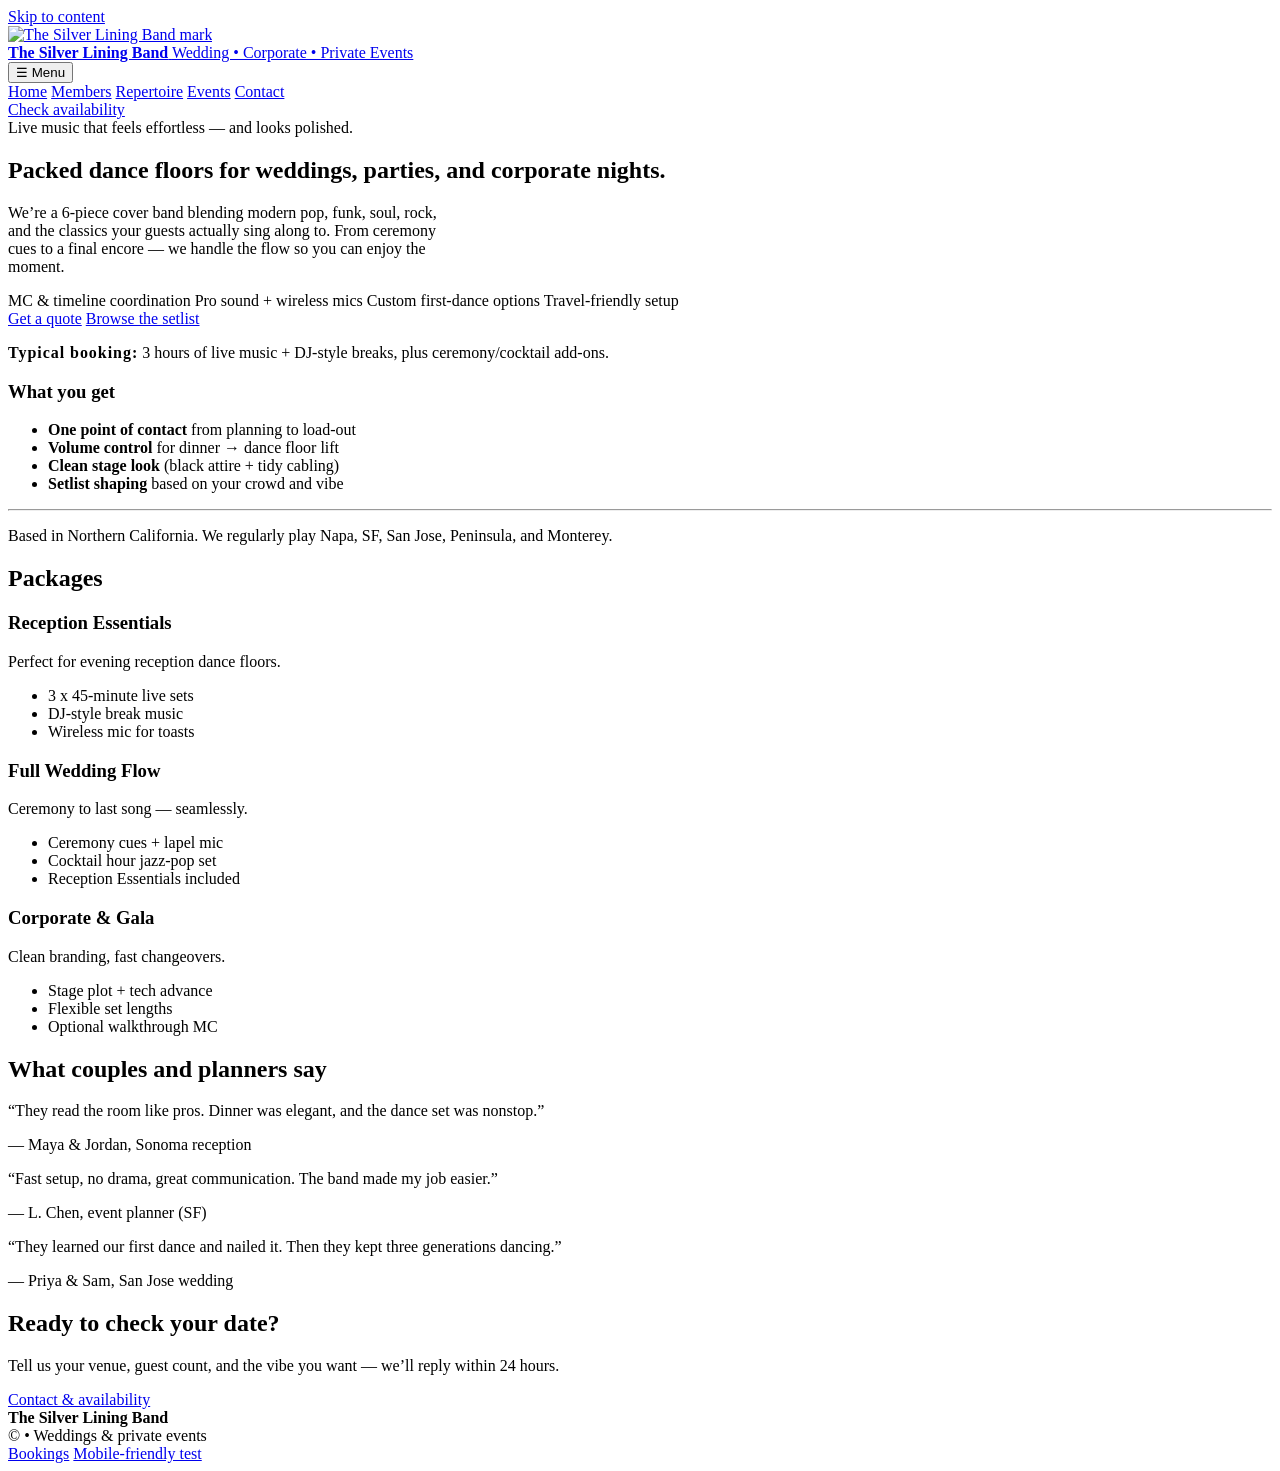
==== commit 6f53669f: "Update index.html" ====
--- a/index.html
+++ b/index.html
@@ -1,693 +1,167 @@
-<!-- me_two.html -->
-
-<!DOCTYPE html>
-
+<!doctype html>
 <html lang="en">
-
 <head>
-
-  <meta charset="UTF-8" />
-
-  <meta name="viewport" content="width=device-width, initial-scale=1" />
-
-  <title>Me Two - Iman Enayati</title>
-
-
-
-  <!-- Google Font (sans serif) -->
-
-  <link rel="preconnect" href="https://fonts.googleapis.com">
-
-  <link rel="preconnect" href="https://fonts.gstatic.com" crossorigin>
-
-  <link href="https://fonts.googleapis.com/css2?family=Roboto:wght@400;700&display=swap" rel="stylesheet">
-
-
-
-  <style>
-
-    /* 1) Set font to a sans serif Google font */
-
-    body {
-
-      font-family: "Roboto", Arial, Helvetica, sans-serif;
-
-      line-height: 1.55;
-
-      margin: 24px;
-
-      max-width: 980px;
-
-    }
-
-
-
-    /* 2) Set color + size of all H1/H2 and leave 30px margin below */
-
-    h1, h2 {
-
-      color: #1f3b73;
-
-      margin-bottom: 30px;
-
-    }
-
-    h1 { font-size: 2.2rem; }
-
-    h2 { font-size: 1.6rem; }
-
-
-
-    .muted { color: #555; }
-
-    a { color: #0b57d0; }
-
-
-
-    header, section { margin-bottom: 28px; }
-
-
-
-    /* 3) Border around list and center it (do NOT center list items) */
-
-    .pet-list-wrap {
-
-      border: 2px solid #ccc;
-
-      border-radius: 12px;
-
-      padding: 14px 18px;
-
-      width: fit-content;
-
-      margin: 0 auto; /* centers the box */
-
-    }
-
-    .pet-list-wrap ul {
-
-      margin: 0;
-
-      padding-left: 22px; /* keep bullets nicely indented */
-
-      text-align: left;   /* ensure items are NOT centered */
-
-    }
-
-
-
-    /* 4) Favorite food: background image in a div + adjacent text div */
-
-    .food-row { margin-top: 8px; }
-
-    .food-img-bg,
-
-    .food-text {
-
-      display: inline-block;
-
-      vertical-align: top;
-
-    }
-
-    .food-img-bg {
-
-      width: 520px;
-
-      max-width: 100%;
-
-      height: 320px;
-
-      border-radius: 12px;
-
-      background-image: url("https://upload.wikimedia.org/wikipedia/commons/b/b0/Hamburger_%2812164386105%29.jpg");
-
-      background-size: cover;
-
-      background-position: center;
-
-      background-repeat: no-repeat;
-
-      margin-right: 16px;
-
-    }
-
-    .food-text {
-
-      width: 380px;
-
-      max-width: 100%;
-
-    }
-
-
-
-    /* Table styling */
-
-    table { width: 100%; border-collapse: collapse; }
-
-    th, td { border: 1px solid #ccc; padding: 10px; vertical-align: top; }
-
-    th { background: #f5f5f5; text-align: left; }
-
-
-
-    /* 5) Alternate row background color */
-
-    tbody tr:nth-child(even) { background: #f2f7ff; }
-
-
-
-    .cover { width: 110px; }
-
-    .cover img { width: 110px; border-radius: 6px; display: block; }
-
-
-
-    /* 6) Form: labels column + inputs column; labels right-aligned */
-
-    form {
-
-      border: 1px solid #ccc;
-
-      padding: 16px;
-
-      border-radius: 12px;
-
-      max-width: 700px;
-
-    }
-
-    .form-row {
-
-      margin-bottom: 12px;
-
-    }
-
-    .form-label,
-
-    .form-field {
-
-      display: inline-block;
-
-      vertical-align: top;
-
-    }
-
-    .form-label {
-
-      width: 180px;
-
-      text-align: right;   /* right-aligned labels */
-
-      padding-right: 12px;
-
-      font-weight: 700;
-
-    }
-
-    .form-field {
-
-      width: calc(100% - 210px);
-
-      min-width: 260px;
-
-    }
-
-    input, select {
-
-      width: 100%;
-
-      padding: 8px;
-
-      box-sizing: border-box;
-
-    }
-
-    button { padding: 10px 14px; cursor: pointer; }
-
-
-
-    /* Optional challenge: fixed social icons */
-
-    .social-icons {
-
-      position: fixed;
-
-      top: 100px;
-
-      right: 35px;
-
-      display: flex;
-
-      gap: 10px;
-
-      align-items: center;
-
-      z-index: 9999;
-
-    }
-
-    .social-icons a {
-
-      display: inline-flex;
-
-      width: 38px;
-
-      height: 38px;
-
-      border-radius: 10px;
-
-      border: 1px solid #cfcfcf;
-
-      background: white;
-
-      align-items: center;
-
-      justify-content: center;
-
-      text-decoration: none;
-
-    }
-
-    .social-icons img { width: 20px; height: 20px; display: block; }
-
-
-
-    footer { margin-top: 40px; border-top: 1px solid #e5e5e5; padding-top: 14px; }
-
-  </style>
-
+  <meta charset="utf-8" />
+  <meta name="viewport" content="width=device-width,initial-scale=1" />
+  <title>The Silver Lining Band | Wedding & Party Cover Band</title>
+  <meta name="description" content="The Silver Lining Band is a premium wedding and party cover band delivering modern hits, classics, and packed dance floors across the Bay Area and beyond." />
+  <link rel="stylesheet" href="css/styles.css" />
+  <script src="js/main.js" defer></script>
 </head>
 
+<body>
+  <a class="skip-link" href="#content">Skip to content</a>
 
+  <div class="page-wrap">
+    <header class="site-header">
+      <div class="container header-inner">
+        <a class="brand" href="index.html">
+          <img src="assets/band-mark.svg" alt="The Silver Lining Band mark" />
+          <div class="brand-title">
+            <strong>The Silver Lining Band</strong>
+            <span>Wedding • Corporate • Private Events</span>
+          </div>
+        </a>
 
-<body>
+        <button class="hamburger" type="button" data-nav-toggle aria-expanded="false" aria-controls="site-nav">
+          ☰ Menu
+        </button>
 
-  <!-- Challenge icons (optional) -->
+        <nav id="site-nav" class="nav" data-open="false">
+          <a href="index.html">Home</a>
+          <a href="members.html">Members</a>
+          <a href="repertoire.html">Repertoire</a>
+          <a href="events.html">Events</a>
+          <a href="contact.html">Contact</a>
+        </nav>
 
-  <div class="social-icons" aria-label="Social media links">
+        <div class="header-actions">
+          <a class="btn primary" href="contact.html">Check availability</a>
+        </div>
+      </div>
+    </header>
 
-    <a href="https://www.facebook.com/" target="_blank" rel="noopener noreferrer" aria-label="Facebook">
+    <main id="content">
+      <section class="hero container">
+        <div class="hero-grid">
+          <div>
+            <div class="kicker"><span class="dot"></span> Live music that feels effortless — and looks polished.</div>
+            <h1>
+              Packed dance floors for weddings, parties, and corporate nights.
+            </h1>
+            <p class="lede" style="max-width: 54ch;">
+              We’re a 6-piece cover band blending modern pop, funk, soul, rock, and the classics your guests actually sing along to.
+              From ceremony cues to a final encore — we handle the flow so you can enjoy the moment.
+            </p>
 
-      <img alt="Facebook icon"
+            <div class="badges">
+              <span class="badge">MC & timeline coordination</span>
+              <span class="badge">Pro sound + wireless mics</span>
+              <span class="badge">Custom first-dance options</span>
+              <span class="badge">Travel-friendly setup</span>
+            </div>
 
-           src="https://upload.wikimedia.org/wikipedia/commons/5/51/Facebook_f_logo_%282019%29.svg">
+            <div class="section">
+              <a class="btn primary" href="contact.html">Get a quote</a>
+              <a class="btn" href="repertoire.html">Browse the setlist</a>
+            </div>
 
-    </a>
+            <p class="small section">
+              <span style="font-weight: 750; letter-spacing: .06em;">Typical booking:</span>
+              3 hours of live music + DJ-style breaks, plus ceremony/cocktail add-ons.
+            </p>
+          </div>
 
-    <a href="https://x.com/" target="_blank" rel="noopener noreferrer" aria-label="X (Twitter)">
+          <aside class="card">
+            <h3>What you get</h3>
+            <ul class="list">
+              <li><strong>One point of contact</strong> from planning to load-out</li>
+              <li><strong>Volume control</strong> for dinner → dance floor lift</li>
+              <li><strong>Clean stage look</strong> (black attire + tidy cabling)</li>
+              <li><strong>Setlist shaping</strong> based on your crowd and vibe</li>
+            </ul>
+            <hr class="sep" />
+            <p class="small">
+              Based in Northern California. We regularly play Napa, SF, San Jose, Peninsula, and Monterey.
+            </p>
+          </aside>
+        </div>
+      </section>
 
-      <img alt="X icon"
+      <section class="container section">
+        <h2>Packages</h2>
+        <div class="grid-3 section">
+          <div class="card soft">
+            <h3>Reception Essentials</h3>
+            <p class="small">Perfect for evening reception dance floors.</p>
+            <ul class="list">
+              <li>3 x 45-minute live sets</li>
+              <li>DJ-style break music</li>
+              <li>Wireless mic for toasts</li>
+            </ul>
+          </div>
 
-           src="https://upload.wikimedia.org/wikipedia/commons/c/ce/X_logo_2023.svg">
+          <div class="card soft">
+            <h3>Full Wedding Flow</h3>
+            <p class="small">Ceremony to last song — seamlessly.</p>
+            <ul class="list">
+              <li>Ceremony cues + lapel mic</li>
+              <li>Cocktail hour jazz-pop set</li>
+              <li>Reception Essentials included</li>
+            </ul>
+          </div>
 
-    </a>
+          <div class="card soft">
+            <h3>Corporate & Gala</h3>
+            <p class="small">Clean branding, fast changeovers.</p>
+            <ul class="list">
+              <li>Stage plot + tech advance</li>
+              <li>Flexible set lengths</li>
+              <li>Optional walkthrough MC</li>
+            </ul>
+          </div>
+        </div>
+      </section>
 
+      <section class="container section">
+        <h2>What couples and planners say</h2>
+        <div class="grid-3 section">
+          <div class="card soft">
+            <p>“They read the room like pros. Dinner was elegant, and the dance set was nonstop.”</p>
+            <p class="small">— Maya & Jordan, Sonoma reception</p>
+          </div>
+          <div class="card soft">
+            <p>“Fast setup, no drama, great communication. The band made my job easier.”</p>
+            <p class="small">— L. Chen, event planner (SF)</p>
+          </div>
+          <div class="card soft">
+            <p>“They learned our first dance and nailed it. Then they kept three generations dancing.”</p>
+            <p class="small">— Priya & Sam, San Jose wedding</p>
+          </div>
+        </div>
+      </section>
+
+      <section class="container section">
+        <div class="card">
+          <h2>Ready to check your date?</h2>
+          <p class="lede">Tell us your venue, guest count, and the vibe you want — we’ll reply within 24 hours.</p>
+          <a class="btn primary" href="contact.html">Contact & availability</a>
+        </div>
+      </section>
+    </main>
+
+    <footer class="site-footer">
+      <div class="container footer-inner">
+        <div>
+          <strong>The Silver Lining Band</strong><br/>
+          <span class="small">© <span data-year></span> • Weddings & private events</span>
+        </div>
+        <div class="footer-links">
+          <a href="contact.html">Bookings</a>
+          <a href="mobile-friendly.html">Mobile-friendly test</a>
+        </div>
+      </div>
+    </footer>
   </div>
-
-
-
-  <header>
-
-    <h1>Iman Enayati</h1>
-
-    <p class="muted">A quick page with a few favorite things.</p>
-
-  </header>
-
-
-
-  <main>
-
-    <section aria-labelledby="trip">
-
-      <h2 id="trip">A Trip I Took Recently</h2>
-
-      <p>
-
-        In the past few years, I visited <strong>Banff</strong> and got to see <strong>Lake Louise</strong> in person.
-
-        I also went <strong>skiing</strong>, and it was one of those trips that makes you want to stay outside all day.
-
-        One of my favorite moments was spotting <strong>elk</strong>—it felt like the perfect “only in Banff” experience.
-
-      </p>
-
-    </section>
-
-
-
-    <section aria-labelledby="pets">
-
-      <h2 id="pets">My Favorite Pet Names</h2>
-
-
-
-      <!-- Border + centered container -->
-
-      <div class="pet-list-wrap">
-
-        <ul>
-
-          <li>A dog named <strong>Cody</strong></li>
-
-          <li>A cat named <strong>Luna</strong></li>
-
-          <li>A hamster named <strong>Nugget</strong></li>
-
-        </ul>
-
-      </div>
-
-    </section>
-
-
-
-    <section aria-labelledby="restaurant">
-
-      <h2 id="restaurant">My Favorite Restaurant</h2>
-
-      <p>
-
-        My favorite restaurant is
-
-        <a href="https://www.in-n-out.com/" target="_blank" rel="noopener noreferrer">In-N-Out</a>.
-
-      </p>
-
-      <p>
-
-        It’s my favorite because the burgers are <strong>cheap</strong>, they <strong>taste really good</strong>,
-
-        and it’s a solid go-to when I want something fast and satisfying.
-
-      </p>
-
-      <p class="muted">
-
-        Side note: if a favorite restaurant doesn’t have a website, that could be a great opportunity to offer them your newfound web skills!
-
-      </p>
-
-    </section>
-
-
-
-    <section aria-labelledby="food">
-
-      <h2 id="food">My Favorite Food</h2>
-
-
-
-      <!-- Background-image div + adjacent text div -->
-
-      <div class="food-row">
-
-        <div class="food-img-bg" role="img" aria-label="A hamburger"></div>
-
-        <div class="food-text">
-
-          <p>
-
-            My favorite food is <strong>hamburgers</strong>. I like them with a toasted bun, cheese,
-
-            and simple toppings like lettuce and tomato—plus a side of fries if I’m doing it right.
-
-            I’m also a fan of adding sauce and keeping it classic and messy.
-
-          </p>
-
-        </div>
-
-      </div>
-
-    </section>
-
-
-
-    <section aria-labelledby="books">
-
-      <h2 id="books">Four of My Favorite Books</h2>
-
-
-
-      <table>
-
-        <thead>
-
-          <tr>
-
-            <th>Book Name</th>
-
-            <th>Cover</th>
-
-            <th>Author</th>
-
-            <th>Summary</th>
-
-          </tr>
-
-        </thead>
-
-        <tbody>
-
-          <tr>
-
-            <td>The Intelligent Investor</td>
-
-            <td class="cover">
-
-              <img src="https://covers.openlibrary.org/b/id/14658010-L.jpg" alt="Cover of The Intelligent Investor" />
-
-            </td>
-
-            <td>Benjamin Graham</td>
-
-            <td>
-
-              Classic on value investing (intrinsic value, “margin of safety,” long-term discipline).
-
-              It’s still one of the most widely recommended investing books.
-
-            </td>
-
-          </tr>
-
-          <tr>
-
-            <td>A Random Walk Down Wall Street</td>
-
-            <td class="cover">
-
-              <img src="https://covers.openlibrary.org/b/id/14859839-L.jpg" alt="Cover of A Random Walk Down Wall Street" />
-
-            </td>
-
-            <td>Burton G. Malkiel</td>
-
-            <td>
-
-              A popular guide to markets explaining why consistently beating the market is hard,
-
-              and how diversification + low-cost strategies can win over time.
-
-            </td>
-
-          </tr>
-
-          <tr>
-
-            <td>Sapiens: A Brief History of Humankind</td>
-
-            <td class="cover">
-
-              <img src="https://covers.openlibrary.org/b/id/14369194-L.jpg" alt="Cover of Sapiens: A Brief History of Humankind" />
-
-            </td>
-
-            <td>Yuval Noah Harari</td>
-
-            <td>
-
-              Big-picture history of how humans built societies, economies, and belief systems—also a major bestseller
-
-              with huge readership.
-
-            </td>
-
-          </tr>
-
-          <tr>
-
-            <td>Thinking, Fast and Slow</td>
-
-            <td class="cover">
-
-              <img src="https://covers.openlibrary.org/b/id/13775637-L.jpg" alt="Cover of Thinking, Fast and Slow" />
-
-            </td>
-
-            <td>Daniel Kahneman</td>
-
-            <td>
-
-              Explains how “fast” intuitive thinking and “slow” deliberate thinking shape our decisions,
-
-              and how common biases can lead us to predictable mistakes.
-
-            </td>
-
-          </tr>
-
-        </tbody>
-
-      </table>
-
-    </section>
-
-
-
-    <section aria-labelledby="guestbook">
-
-      <h2 id="guestbook">Sign My Guest Book</h2>
-
-
-
-      <form action="#" method="post">
-
-        <div class="form-row">
-
-          <span class="form-label">
-
-            <label for="firstName">First Name</label>
-
-          </span>
-
-          <span class="form-field">
-
-            <input id="firstName" name="firstName" type="text" required />
-
-          </span>
-
-        </div>
-
-
-
-        <div class="form-row">
-
-          <span class="form-label">
-
-            <label for="lastName">Last Name</label>
-
-          </span>
-
-          <span class="form-field">
-
-            <input id="lastName" name="lastName" type="text" required />
-
-          </span>
-
-        </div>
-
-
-
-        <div class="form-row">
-
-          <span class="form-label">
-
-            <label for="email">Email</label>
-
-          </span>
-
-          <span class="form-field">
-
-            <input id="email" name="email" type="email" required />
-
-          </span>
-
-        </div>
-
-
-
-        <div class="form-row">
-
-          <span class="form-label">
-
-            <label for="city">City</label>
-
-          </span>
-
-          <span class="form-field">
-
-            <input id="city" name="city" type="text" />
-
-          </span>
-
-        </div>
-
-
-
-        <div class="form-row">
-
-          <span class="form-label">
-
-            <label for="state">State</label>
-
-          </span>
-
-          <span class="form-field">
-
-            <select id="state" name="state" required>
-
-              <option value="">-- Select a state --</option>
-
-              <option value="CA">California</option>
-
-              <option value="NV">Nevada</option>
-
-              <option value="AZ">Arizona</option>
-
-              <option value="OR">Oregon</option>
-
-              <option value="WA">Washington</option>
-
-              <option value="UT">Utah</option>
-
-            </select>
-
-          </span>
-
-        </div>
-
-
-
-        <div class="form-row">
-
-          <span class="form-label"></span>
-
-          <span class="form-field">
-
-            <button type="submit">Sign Guest Book</button>
-
-          </span>
-
-        </div>
-
-      </form>
-
-    </section>
-
-  </main>
-
-
-
-  <footer>
-
-    <p class="muted">Thanks for visiting!</p>
-
-  </footer>
-
 </body>
-
 </html>
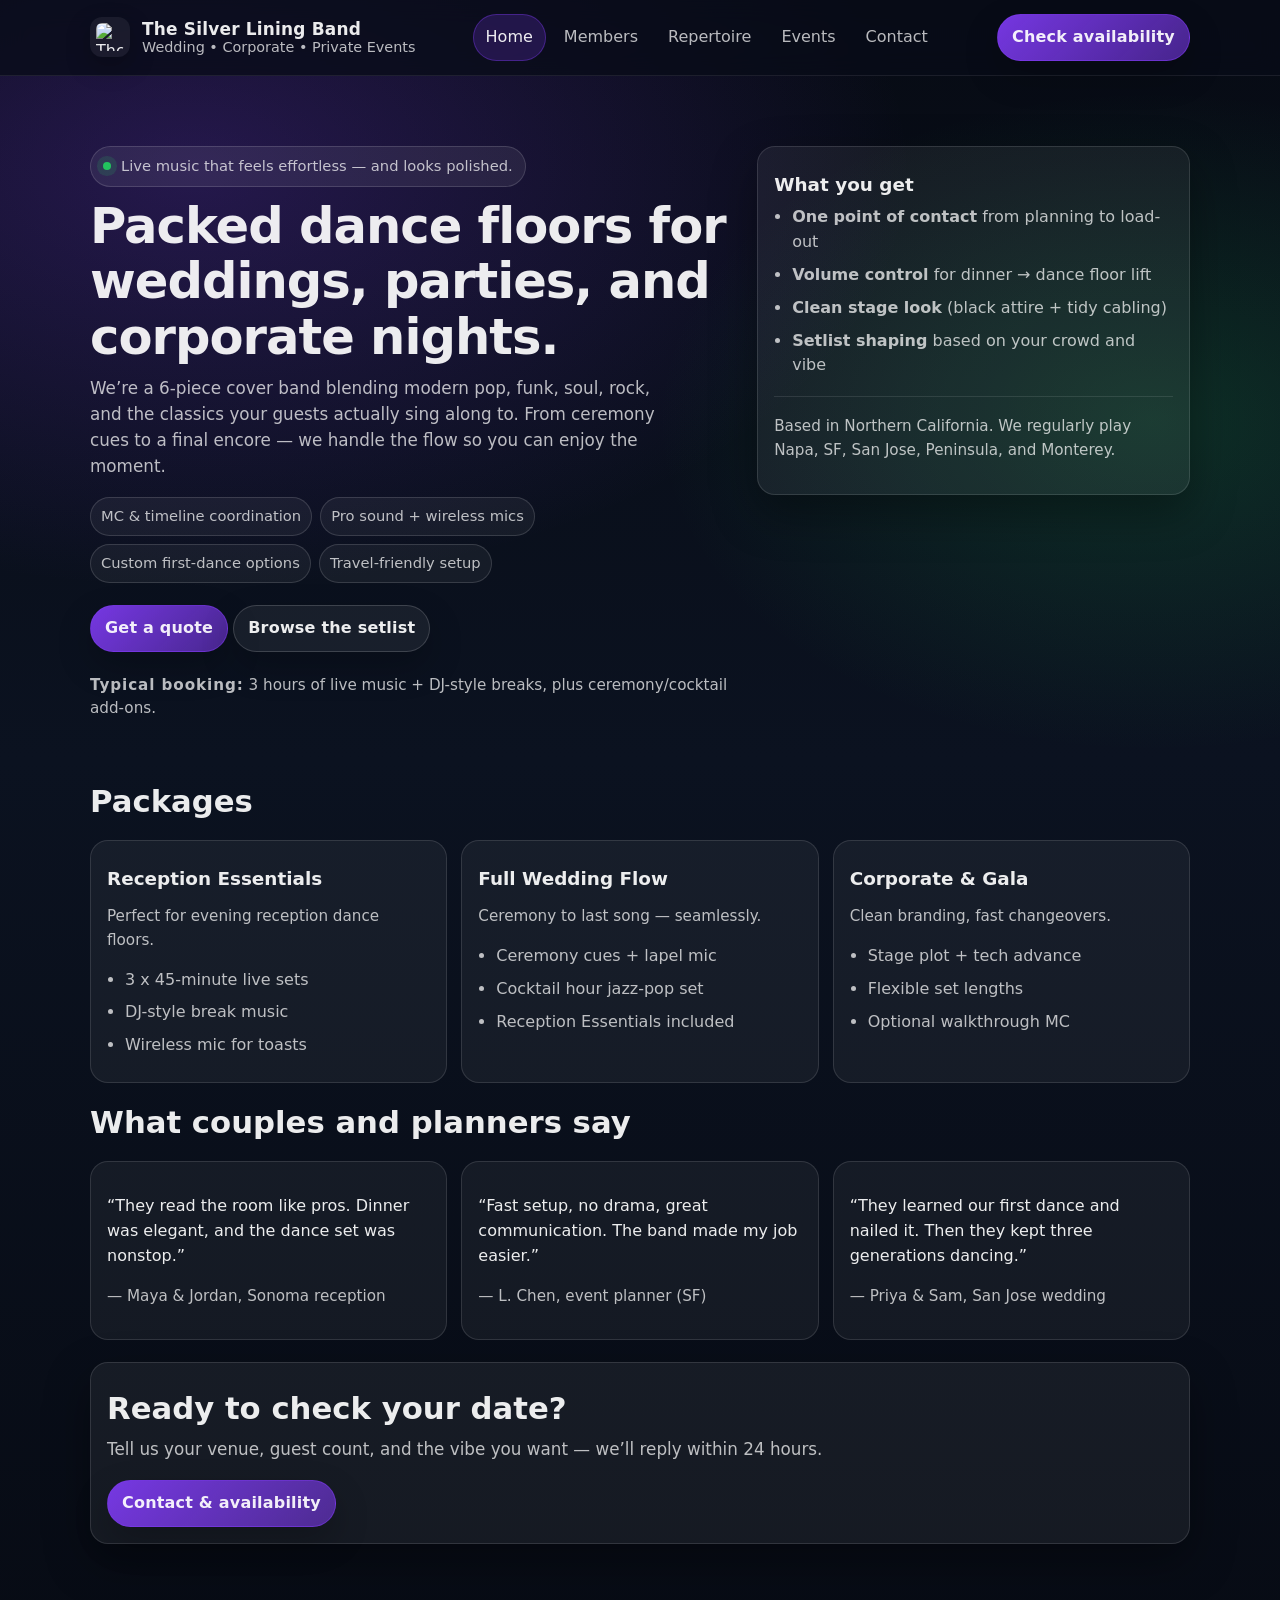
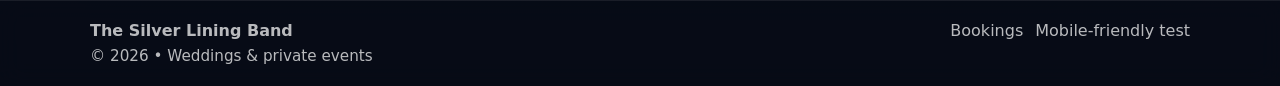
==== commit d7a956c5: "Update index.html" ====
--- a/index.html
+++ b/index.html
@@ -5,8 +5,8 @@
   <meta name="viewport" content="width=device-width,initial-scale=1" />
   <title>The Silver Lining Band | Wedding & Party Cover Band</title>
   <meta name="description" content="The Silver Lining Band is a premium wedding and party cover band delivering modern hits, classics, and packed dance floors across the Bay Area and beyond." />
-  <link rel="stylesheet" href="css/styles.css" />
-  <script src="js/main.js" defer></script>
+  <link rel="stylesheet" href="styles.css" />
+  <script src="main.js" defer></script>
 </head>
 
 <body>
--- a/styles.css
+++ b/styles.css
@@ -0,0 +1,429 @@
+/* ===========================
+   Silver Lining Band - Styles
+   =========================== */
+
+:root{
+  --bg: #0b1220;
+  --surface: rgba(255,255,255,0.06);
+  --surface-2: rgba(255,255,255,0.10);
+  --text: rgba(255,255,255,0.92);
+  --muted: rgba(255,255,255,0.72);
+  --ink: #071023;
+  --accent: #7c3aed;
+  --accent-2: #22c55e;
+  --warning: #f59e0b;
+  --border: rgba(255,255,255,0.14);
+  --shadow: 0 18px 45px rgba(0,0,0,0.35);
+  --radius: 18px;
+  --radius-sm: 12px;
+  --max: 1100px;
+}
+
+*{ box-sizing: border-box; }
+html{ scroll-behavior: smooth; }
+body{
+  margin: 0;
+  color: var(--text);
+  background: radial-gradient(1200px 700px at 15% 10%, rgba(124,58,237,0.25), transparent 60%),
+              radial-gradient(900px 600px at 90% 25%, rgba(34,197,94,0.18), transparent 55%),
+              linear-gradient(180deg, #070b14 0%, #0b1220 45%, #070b14 100%);
+  font-family: ui-sans-serif, system-ui, -apple-system, Segoe UI, Roboto, Helvetica, Arial, "Apple Color Emoji","Segoe UI Emoji";
+  line-height: 1.55;
+}
+
+/* Background image requirement */
+.page-wrap{
+  min-height: 100vh;
+  background-image: url("../assets/bg-wave.svg");
+  background-repeat: no-repeat;
+  background-size: cover;
+  background-position: center top;
+}
+
+a{ color: inherit; text-decoration: none; }
+a:hover{ text-decoration: underline; }
+
+.container{
+  width: min(var(--max), 92vw);
+  margin: 0 auto;
+}
+
+.skip-link{
+  position: absolute;
+  left: -999px;
+  top: 10px;
+  padding: 10px 12px;
+  background: #fff;
+  color: #000;
+  border-radius: 10px;
+  z-index: 9999;
+}
+.skip-link:focus{ left: 10px; }
+
+.site-header{
+  position: sticky;
+  top: 0;
+  z-index: 50;
+  backdrop-filter: blur(12px);
+  background: rgba(8, 12, 24, 0.76);
+  border-bottom: 1px solid rgba(255,255,255,0.08);
+}
+
+.header-inner{
+  display: flex;
+  align-items: center;
+  justify-content: space-between;
+  gap: 14px;
+  padding: 14px 0;
+}
+
+.brand{
+  display: flex;
+  align-items: center;
+  gap: 12px;
+}
+.brand img{
+  width: 40px;
+  height: 40px;
+  border-radius: 12px;
+  background: rgba(255,255,255,0.06);
+  padding: 6px;
+  box-shadow: 0 10px 25px rgba(0,0,0,0.25);
+}
+.brand-title{
+  display: flex;
+  flex-direction: column;
+  line-height: 1.2;
+}
+.brand-title strong{
+  font-size: 1.06rem;
+  letter-spacing: 0.2px;
+}
+.brand-title span{
+  font-size: 0.9rem;
+  color: var(--muted);
+}
+
+.nav{
+  display: flex;
+  align-items: center;
+  gap: 6px;
+}
+.nav a{
+  padding: 10px 12px;
+  border-radius: 999px;
+  color: var(--muted);
+}
+.nav a[aria-current="page"]{
+  background: rgba(124,58,237,0.22);
+  color: var(--text);
+  border: 1px solid rgba(124,58,237,0.40);
+  text-decoration: none;
+}
+
+.header-actions{
+  display: flex;
+  align-items: center;
+  gap: 10px;
+}
+
+.btn{
+  display: inline-flex;
+  align-items: center;
+  justify-content: center;
+  gap: 10px;
+  padding: 10px 14px;
+  border-radius: 999px;
+  border: 1px solid rgba(255,255,255,0.16);
+  background: rgba(255,255,255,0.06);
+  color: var(--text);
+  font-weight: 650;
+  letter-spacing: 0.2px;
+  text-decoration: none;
+  box-shadow: 0 14px 35px rgba(0,0,0,0.22);
+}
+.btn:hover{
+  transform: translateY(-1px);
+  background: rgba(255,255,255,0.09);
+  text-decoration: none;
+}
+.btn.primary{
+  background: linear-gradient(135deg, rgba(124,58,237,0.95), rgba(124,58,237,0.55));
+  border-color: rgba(124,58,237,0.55);
+}
+.btn.primary:hover{
+  background: linear-gradient(135deg, rgba(124,58,237,1), rgba(124,58,237,0.65));
+}
+
+.hamburger{
+  display: none;
+  border: 1px solid rgba(255,255,255,0.18);
+  background: rgba(255,255,255,0.06);
+  color: var(--text);
+  border-radius: 12px;
+  padding: 10px 12px;
+  cursor: pointer;
+}
+.hamburger:focus-visible, .btn:focus-visible, a:focus-visible, input:focus-visible, textarea:focus-visible, select:focus-visible{
+  outline: 3px solid rgba(124,58,237,0.75);
+  outline-offset: 2px;
+}
+
+main{ padding: 28px 0 56px; }
+
+.hero{
+  padding: 42px 0 26px;
+}
+.hero-grid{
+  display: grid;
+  grid-template-columns: 1.2fr 0.8fr;
+  gap: 18px;
+  align-items: start;
+}
+
+.kicker{
+  display: inline-flex;
+  gap: 10px;
+  align-items: center;
+  padding: 8px 12px;
+  border-radius: 999px;
+  background: rgba(255,255,255,0.07);
+  border: 1px solid rgba(255,255,255,0.14);
+  color: var(--muted);
+  font-size: 0.92rem;
+}
+.kicker .dot{
+  width: 8px;
+  height: 8px;
+  border-radius: 999px;
+  background: var(--accent-2);
+  box-shadow: 0 0 0 6px rgba(34,197,94,0.15);
+}
+
+h1, h2, h3{
+  margin: 12px 0 10px;
+  line-height: 1.12;
+}
+h1{ font-size: clamp(2.0rem, 4.3vw, 3.1rem); letter-spacing: -0.02em; }
+h2{ font-size: clamp(1.4rem, 2.4vw, 2.0rem); }
+h3{ font-size: 1.15rem; }
+
+.lede{
+  color: var(--muted);
+  font-size: 1.05rem;
+  margin: 10px 0 18px;
+}
+
+.card{
+  background: rgba(255,255,255,0.06);
+  border: 1px solid rgba(255,255,255,0.12);
+  border-radius: var(--radius);
+  padding: 16px;
+  box-shadow: var(--shadow);
+}
+
+.card.soft{
+  background: rgba(255,255,255,0.05);
+  box-shadow: none;
+}
+
+.badges{
+  display: flex;
+  flex-wrap: wrap;
+  gap: 8px;
+  margin-top: 10px;
+}
+.badge{
+  padding: 7px 10px;
+  border-radius: 999px;
+  border: 1px solid rgba(255,255,255,0.14);
+  color: var(--muted);
+  background: rgba(255,255,255,0.05);
+  font-size: 0.92rem;
+}
+
+.grid-3{
+  display: grid;
+  grid-template-columns: repeat(3, 1fr);
+  gap: 14px;
+}
+.grid-2{
+  display: grid;
+  grid-template-columns: repeat(2, 1fr);
+  gap: 14px;
+}
+
+.section{
+  margin-top: 22px;
+}
+
+hr.sep{
+  border: 0;
+  border-top: 1px solid rgba(255,255,255,0.10);
+  margin: 18px 0;
+}
+
+.small{
+  color: var(--muted);
+  font-size: 0.95rem;
+}
+
+.list{
+  margin: 10px 0 0;
+  padding-left: 18px;
+  color: var(--muted);
+}
+.list li{ margin: 8px 0; }
+
+.table-wrap{
+  overflow-x: auto;
+  border-radius: var(--radius);
+  border: 1px solid rgba(255,255,255,0.12);
+  background: rgba(255,255,255,0.05);
+}
+table{
+  width: 100%;
+  border-collapse: collapse;
+  min-width: 640px;
+}
+th, td{
+  padding: 12px 12px;
+  text-align: left;
+  border-bottom: 1px solid rgba(255,255,255,0.10);
+}
+th{
+  color: rgba(255,255,255,0.86);
+  font-size: 0.92rem;
+  letter-spacing: 0.02em;
+  background: rgba(255,255,255,0.04);
+}
+td{ color: var(--muted); }
+tr:hover td{ background: rgba(124,58,237,0.06); color: rgba(255,255,255,0.86); }
+
+.form{
+  display: grid;
+  gap: 12px;
+}
+.field{
+  display: grid;
+  gap: 6px;
+}
+label{
+  font-size: 0.92rem;
+  color: rgba(255,255,255,0.86);
+}
+input, textarea, select{
+  width: 100%;
+  padding: 12px 12px;
+  border-radius: 14px;
+  border: 1px solid rgba(255,255,255,0.14);
+  background: rgba(10, 14, 28, 0.66);
+  color: var(--text);
+}
+textarea{ min-height: 132px; resize: vertical; }
+
+.form-row{
+  display: grid;
+  grid-template-columns: 1fr 1fr;
+  gap: 12px;
+}
+
+.notice{
+  border-radius: var(--radius-sm);
+  border: 1px solid rgba(34,197,94,0.35);
+  background: rgba(34,197,94,0.10);
+  color: rgba(255,255,255,0.90);
+  padding: 12px 12px;
+}
+.notice.warn{
+  border-color: rgba(245,158,11,0.40);
+  background: rgba(245,158,11,0.12);
+}
+
+.site-footer{
+  border-top: 1px solid rgba(255,255,255,0.08);
+  background: rgba(8, 12, 24, 0.70);
+  backdrop-filter: blur(12px);
+}
+.footer-inner{
+  padding: 18px 0;
+  display: flex;
+  justify-content: space-between;
+  gap: 14px;
+  flex-wrap: wrap;
+  color: var(--muted);
+}
+.footer-links{
+  display: flex;
+  gap: 12px;
+  flex-wrap: wrap;
+}
+.footer-links a{
+  color: var(--muted);
+}
+
+/* Member cards */
+.member{
+  display: grid;
+  grid-template-columns: 64px 1fr;
+  gap: 12px;
+  align-items: start;
+}
+.avatar{
+  width: 64px;
+  height: 64px;
+  border-radius: 16px;
+  padding: 10px;
+  background: rgba(255,255,255,0.06);
+  border: 1px solid rgba(255,255,255,0.10);
+}
+
+/* Repertoire layout */
+.columns{
+  columns: 2;
+  column-gap: 16px;
+}
+.columns ul{
+  break-inside: avoid;
+  margin: 0 0 12px;
+}
+.song{
+  margin: 6px 0;
+  color: var(--muted);
+}
+.song strong{ color: rgba(255,255,255,0.86); }
+
+/* Responsive */
+@media (max-width: 860px){
+  .hero-grid{ grid-template-columns: 1fr; }
+  .grid-3{ grid-template-columns: 1fr; }
+  .grid-2{ grid-template-columns: 1fr; }
+  .columns{ columns: 1; }
+}
+
+@media (max-width: 720px){
+  .hamburger{ display: inline-flex; }
+  .nav{
+    position: absolute;
+    right: 4vw;
+    top: 66px;
+    flex-direction: column;
+    align-items: stretch;
+    gap: 4px;
+    padding: 10px;
+    width: min(340px, 92vw);
+    border-radius: 16px;
+    border: 1px solid rgba(255,255,255,0.14);
+    background: rgba(8, 12, 24, 0.92);
+    box-shadow: 0 22px 55px rgba(0,0,0,0.45);
+    display: none;
+  }
+  .nav[data-open="true"]{ display: flex; }
+  .nav a{ width: 100%; }
+  .form-row{ grid-template-columns: 1fr; }
+}
+
+@media (prefers-reduced-motion: reduce){
+  html{ scroll-behavior: auto; }
+  .btn:hover{ transform: none; }
+}
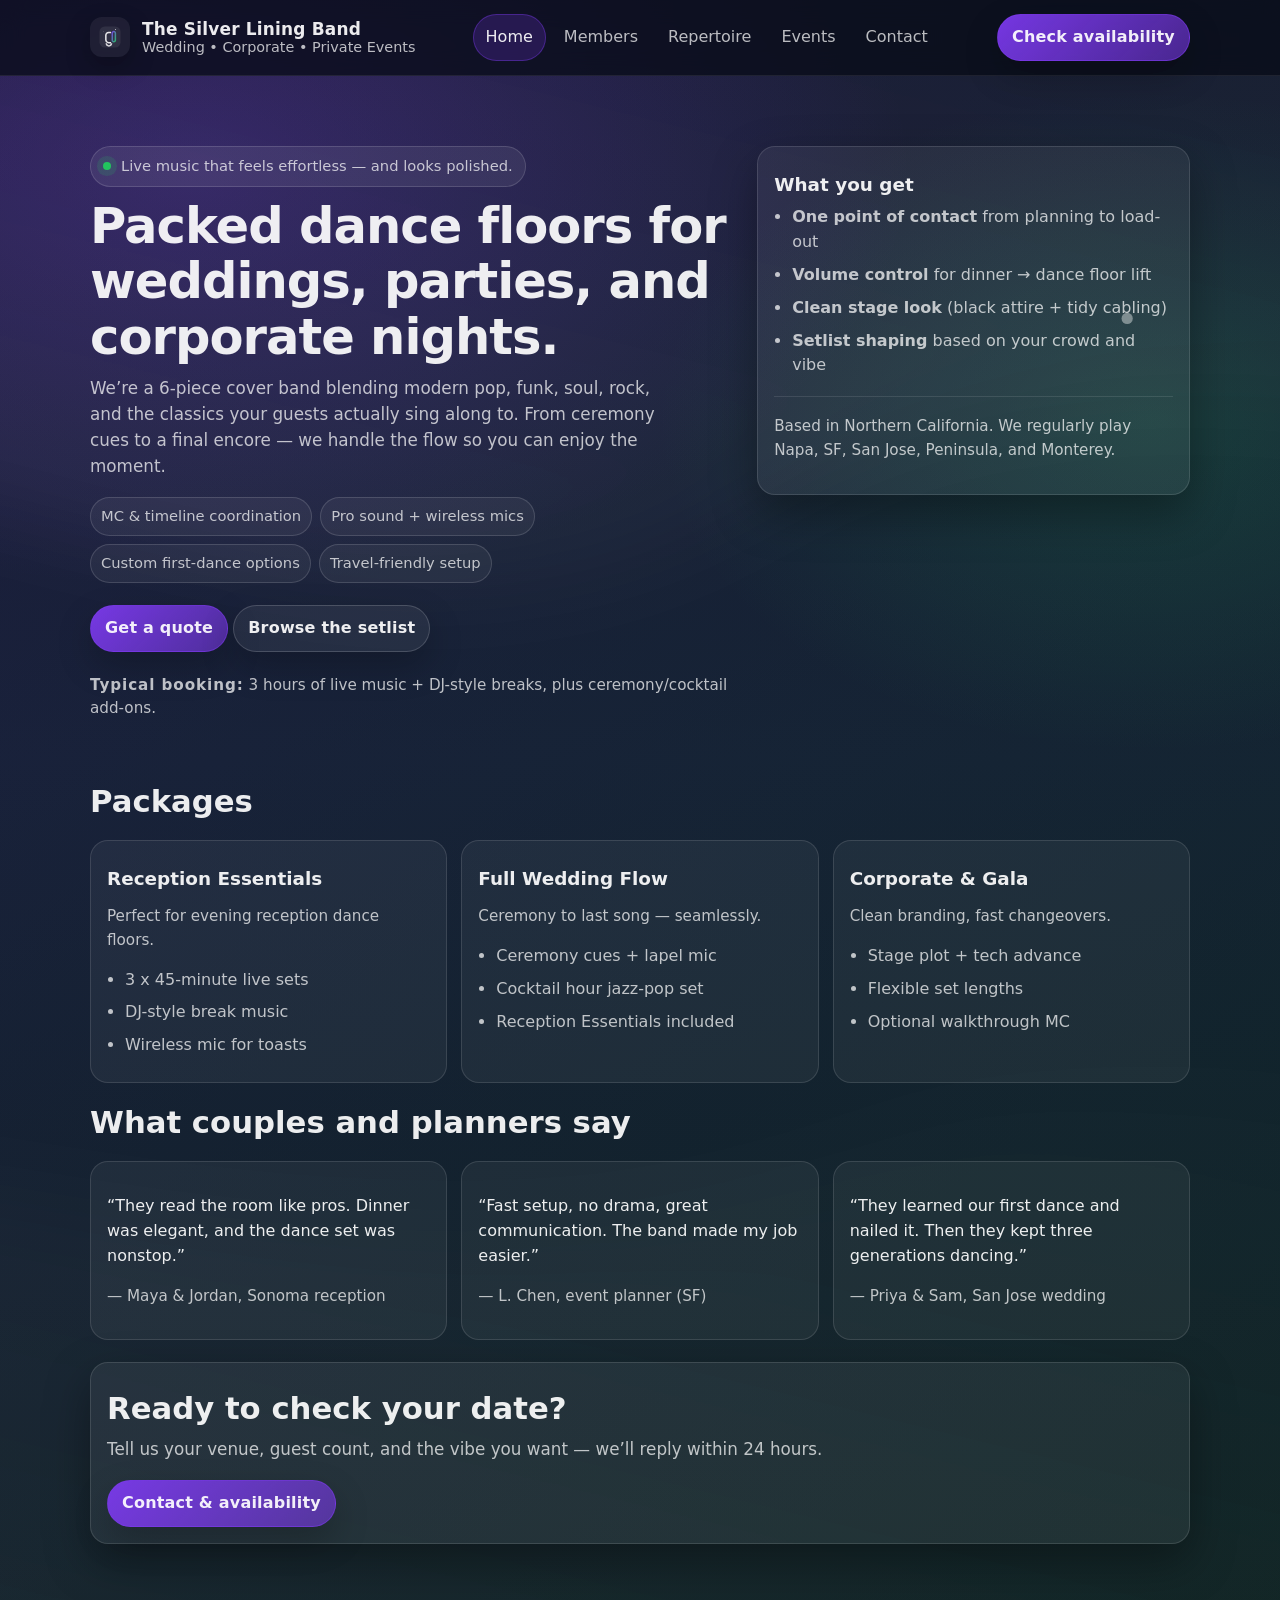
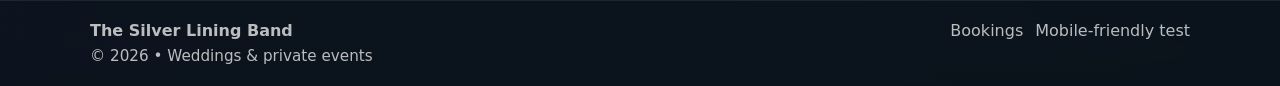
==== commit dd0f248b: "Add files via upload" ====
--- a/index.html
+++ b/index.html
@@ -16,7 +16,7 @@
     <header class="site-header">
       <div class="container header-inner">
         <a class="brand" href="index.html">
-          <img src="assets/band-mark.svg" alt="The Silver Lining Band mark" />
+          <img src="band-mark.svg" alt="The Silver Lining Band mark" />
           <div class="brand-title">
             <strong>The Silver Lining Band</strong>
             <span>Wedding • Corporate • Private Events</span>
@@ -49,6 +49,8 @@
             <h1>
               Packed dance floors for weddings, parties, and corporate nights.
             </h1>
+
+            <!-- Inline style requirement -->
             <p class="lede" style="max-width: 54ch;">
               We’re a 6-piece cover band blending modern pop, funk, soul, rock, and the classics your guests actually sing along to.
               From ceremony cues to a final encore — we handle the flow so you can enjoy the moment.
--- a/styles.css
+++ b/styles.css
@@ -34,7 +34,7 @@
 /* Background image requirement */
 .page-wrap{
   min-height: 100vh;
-  background-image: url("../assets/bg-wave.svg");
+  background-image: url("bg-wave.svg");
   background-repeat: no-repeat;
   background-size: cover;
   background-position: center top;
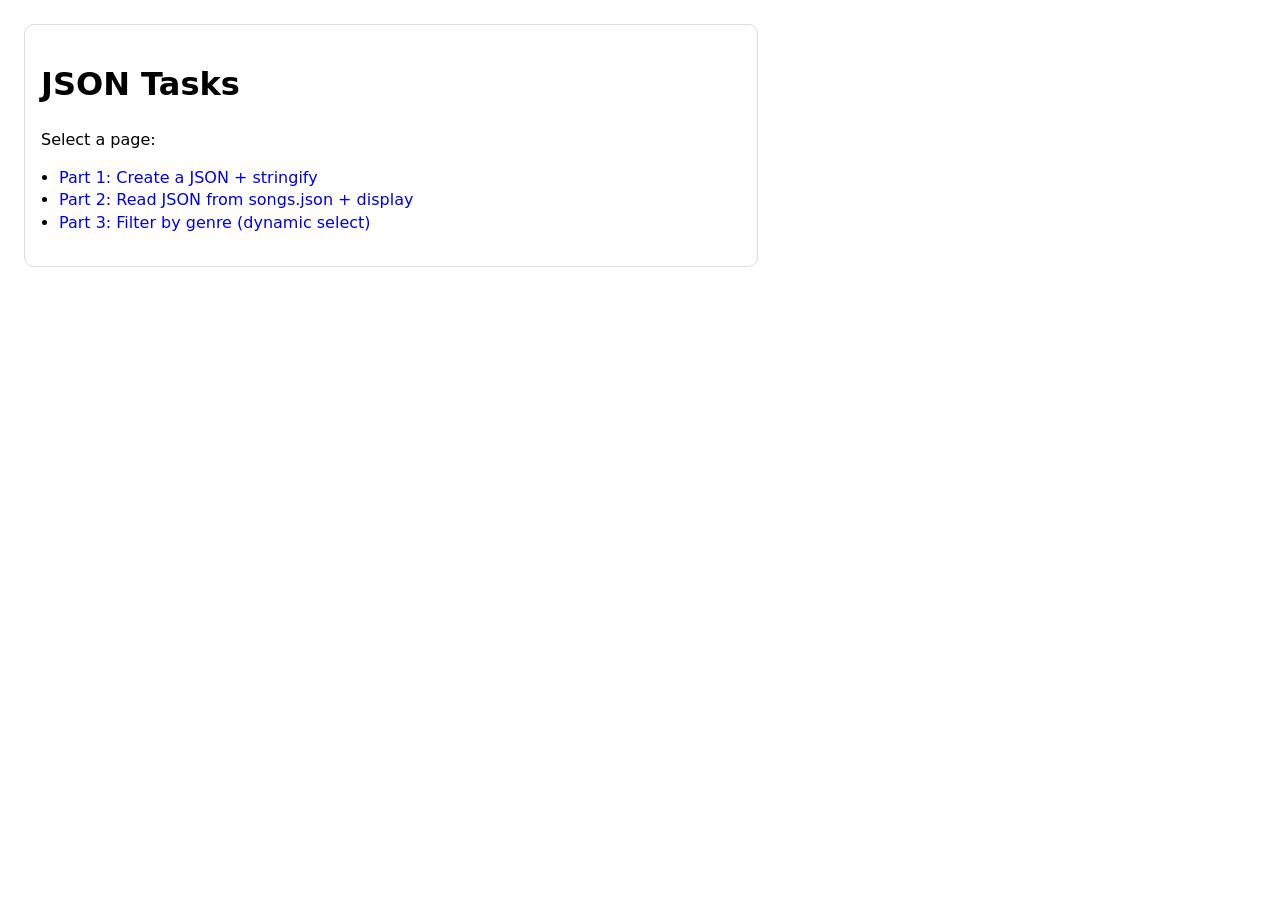
==== commit 6d14de68: "Add files via upload" ====
--- a/index.html
+++ b/index.html
@@ -2,168 +2,25 @@
 <html lang="en">
 <head>
   <meta charset="utf-8" />
-  <meta name="viewport" content="width=device-width,initial-scale=1" />
-  <title>The Silver Lining Band | Wedding & Party Cover Band</title>
-  <meta name="description" content="The Silver Lining Band is a premium wedding and party cover band delivering modern hits, classics, and packed dance floors across the Bay Area and beyond." />
-  <link rel="stylesheet" href="styles.css" />
-  <script src="main.js" defer></script>
+  <title>JSON Tasks - Index</title>
+  <meta name="viewport" content="width=device-width, initial-scale=1" />
+  <style>
+    body { font-family: system-ui, Arial, sans-serif; margin: 24px; line-height: 1.4; }
+    ul { padding-left: 18px; }
+    a { text-decoration: none; }
+    a:hover { text-decoration: underline; }
+    .card { border: 1px solid #ddd; border-radius: 10px; padding: 16px; max-width: 700px; }
+  </style>
 </head>
-
 <body>
-  <a class="skip-link" href="#content">Skip to content</a>
-
-  <div class="page-wrap">
-    <header class="site-header">
-      <div class="container header-inner">
-        <a class="brand" href="index.html">
-          <img src="band-mark.svg" alt="The Silver Lining Band mark" />
-          <div class="brand-title">
-            <strong>The Silver Lining Band</strong>
-            <span>Wedding • Corporate • Private Events</span>
-          </div>
-        </a>
-
-        <button class="hamburger" type="button" data-nav-toggle aria-expanded="false" aria-controls="site-nav">
-          ☰ Menu
-        </button>
-
-        <nav id="site-nav" class="nav" data-open="false">
-          <a href="index.html">Home</a>
-          <a href="members.html">Members</a>
-          <a href="repertoire.html">Repertoire</a>
-          <a href="events.html">Events</a>
-          <a href="contact.html">Contact</a>
-        </nav>
-
-        <div class="header-actions">
-          <a class="btn primary" href="contact.html">Check availability</a>
-        </div>
-      </div>
-    </header>
-
-    <main id="content">
-      <section class="hero container">
-        <div class="hero-grid">
-          <div>
-            <div class="kicker"><span class="dot"></span> Live music that feels effortless — and looks polished.</div>
-            <h1>
-              Packed dance floors for weddings, parties, and corporate nights.
-            </h1>
-
-            <!-- Inline style requirement -->
-            <p class="lede" style="max-width: 54ch;">
-              We’re a 6-piece cover band blending modern pop, funk, soul, rock, and the classics your guests actually sing along to.
-              From ceremony cues to a final encore — we handle the flow so you can enjoy the moment.
-            </p>
-
-            <div class="badges">
-              <span class="badge">MC & timeline coordination</span>
-              <span class="badge">Pro sound + wireless mics</span>
-              <span class="badge">Custom first-dance options</span>
-              <span class="badge">Travel-friendly setup</span>
-            </div>
-
-            <div class="section">
-              <a class="btn primary" href="contact.html">Get a quote</a>
-              <a class="btn" href="repertoire.html">Browse the setlist</a>
-            </div>
-
-            <p class="small section">
-              <span style="font-weight: 750; letter-spacing: .06em;">Typical booking:</span>
-              3 hours of live music + DJ-style breaks, plus ceremony/cocktail add-ons.
-            </p>
-          </div>
-
-          <aside class="card">
-            <h3>What you get</h3>
-            <ul class="list">
-              <li><strong>One point of contact</strong> from planning to load-out</li>
-              <li><strong>Volume control</strong> for dinner → dance floor lift</li>
-              <li><strong>Clean stage look</strong> (black attire + tidy cabling)</li>
-              <li><strong>Setlist shaping</strong> based on your crowd and vibe</li>
-            </ul>
-            <hr class="sep" />
-            <p class="small">
-              Based in Northern California. We regularly play Napa, SF, San Jose, Peninsula, and Monterey.
-            </p>
-          </aside>
-        </div>
-      </section>
-
-      <section class="container section">
-        <h2>Packages</h2>
-        <div class="grid-3 section">
-          <div class="card soft">
-            <h3>Reception Essentials</h3>
-            <p class="small">Perfect for evening reception dance floors.</p>
-            <ul class="list">
-              <li>3 x 45-minute live sets</li>
-              <li>DJ-style break music</li>
-              <li>Wireless mic for toasts</li>
-            </ul>
-          </div>
-
-          <div class="card soft">
-            <h3>Full Wedding Flow</h3>
-            <p class="small">Ceremony to last song — seamlessly.</p>
-            <ul class="list">
-              <li>Ceremony cues + lapel mic</li>
-              <li>Cocktail hour jazz-pop set</li>
-              <li>Reception Essentials included</li>
-            </ul>
-          </div>
-
-          <div class="card soft">
-            <h3>Corporate & Gala</h3>
-            <p class="small">Clean branding, fast changeovers.</p>
-            <ul class="list">
-              <li>Stage plot + tech advance</li>
-              <li>Flexible set lengths</li>
-              <li>Optional walkthrough MC</li>
-            </ul>
-          </div>
-        </div>
-      </section>
-
-      <section class="container section">
-        <h2>What couples and planners say</h2>
-        <div class="grid-3 section">
-          <div class="card soft">
-            <p>“They read the room like pros. Dinner was elegant, and the dance set was nonstop.”</p>
-            <p class="small">— Maya & Jordan, Sonoma reception</p>
-          </div>
-          <div class="card soft">
-            <p>“Fast setup, no drama, great communication. The band made my job easier.”</p>
-            <p class="small">— L. Chen, event planner (SF)</p>
-          </div>
-          <div class="card soft">
-            <p>“They learned our first dance and nailed it. Then they kept three generations dancing.”</p>
-            <p class="small">— Priya & Sam, San Jose wedding</p>
-          </div>
-        </div>
-      </section>
-
-      <section class="container section">
-        <div class="card">
-          <h2>Ready to check your date?</h2>
-          <p class="lede">Tell us your venue, guest count, and the vibe you want — we’ll reply within 24 hours.</p>
-          <a class="btn primary" href="contact.html">Contact & availability</a>
-        </div>
-      </section>
-    </main>
-
-    <footer class="site-footer">
-      <div class="container footer-inner">
-        <div>
-          <strong>The Silver Lining Band</strong><br/>
-          <span class="small">© <span data-year></span> • Weddings & private events</span>
-        </div>
-        <div class="footer-links">
-          <a href="contact.html">Bookings</a>
-          <a href="mobile-friendly.html">Mobile-friendly test</a>
-        </div>
-      </div>
-    </footer>
+  <div class="card">
+    <h1>JSON Tasks</h1>
+    <p>Select a page:</p>
+    <ul>
+      <li><a href="json1.html">Part 1: Create a JSON + stringify</a></li>
+      <li><a href="json2.html">Part 2: Read JSON from songs.json + display</a></li>
+      <li><a href="json3.html">Part 3: Filter by genre (dynamic select)</a></li>
+    </ul>
   </div>
 </body>
-</html>
+</html>
